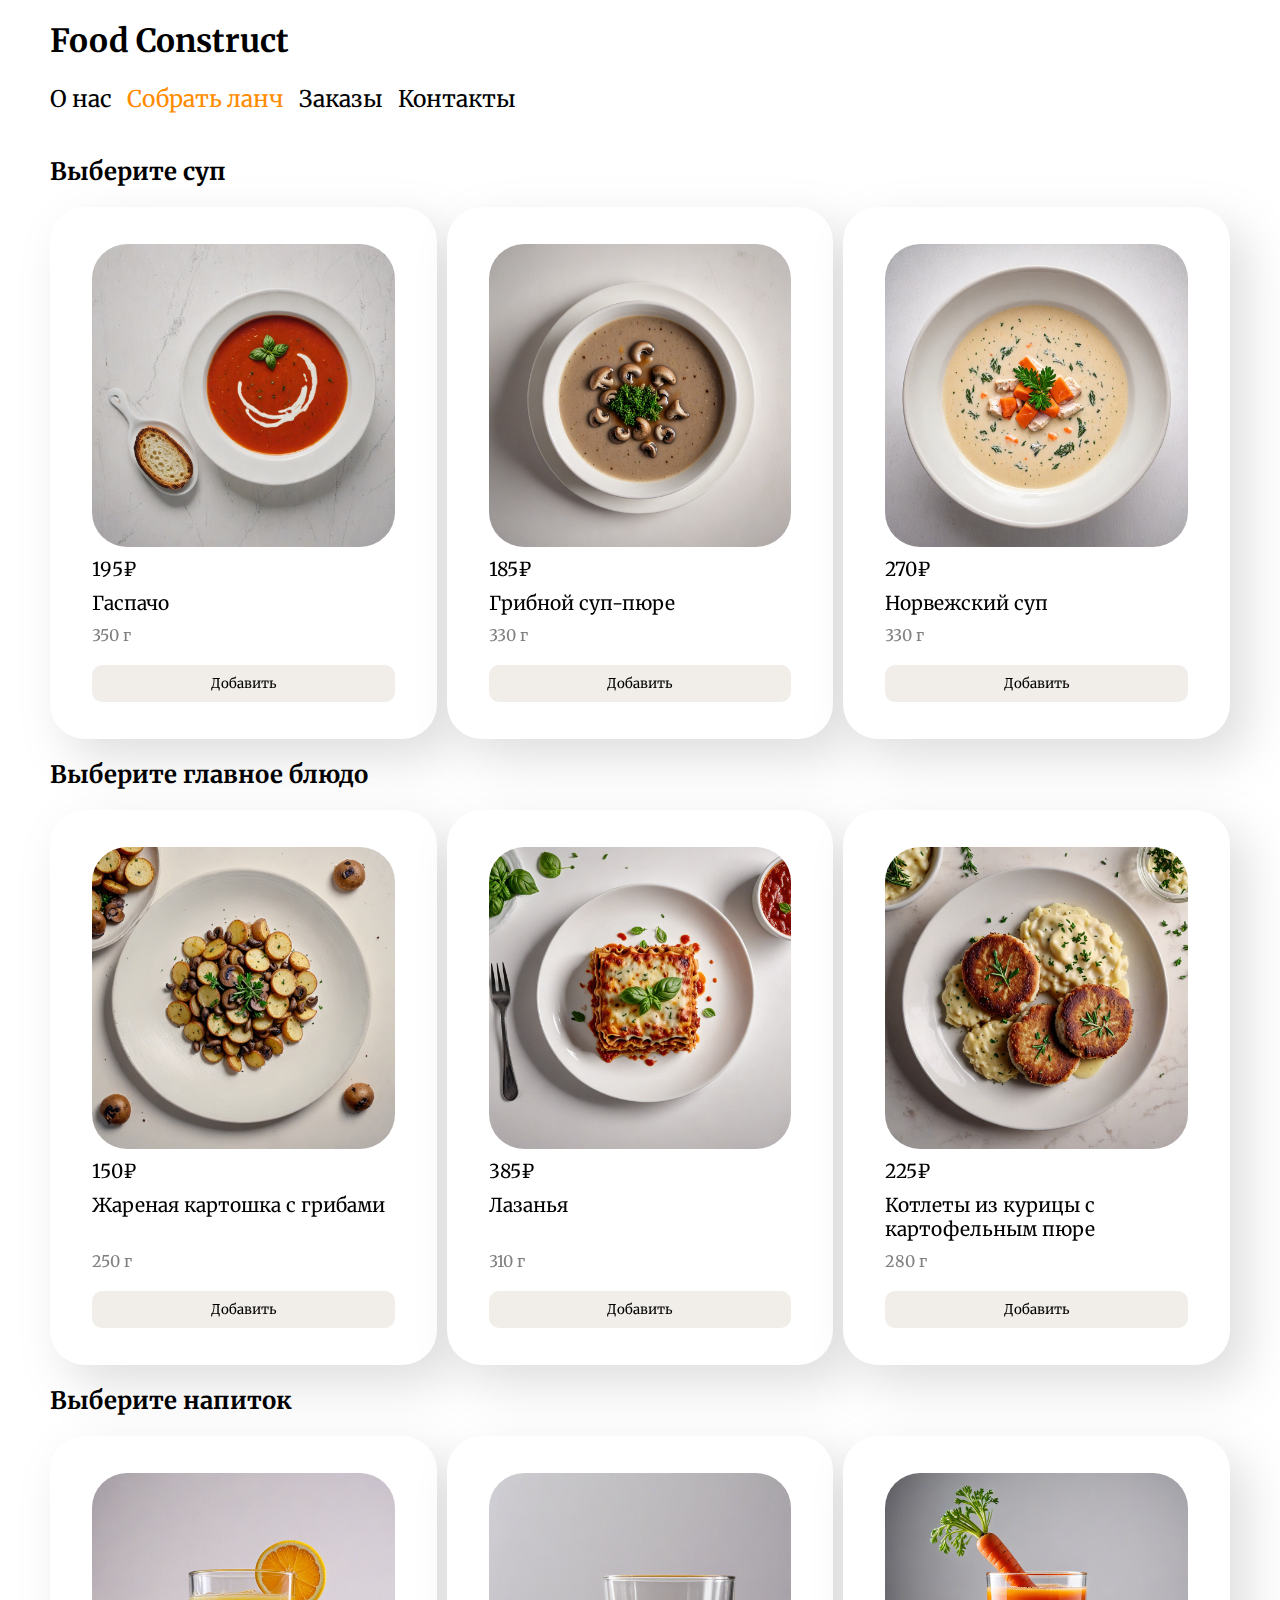
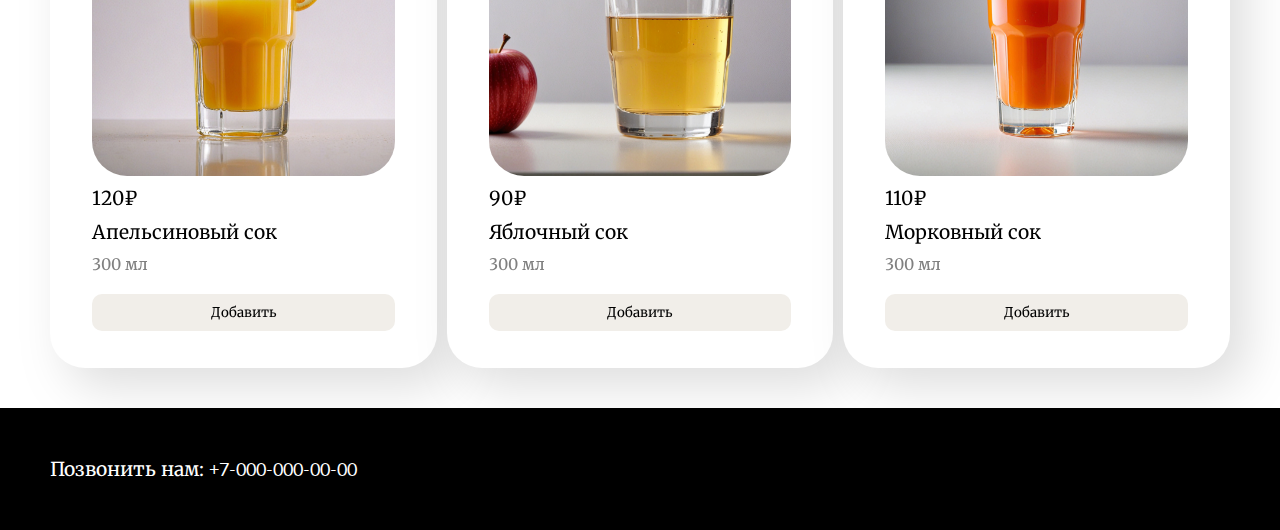
==== getlunch.html @ 99efd3cd "Add files via upload" ====
<!DOCTYPE html>
<html lang="en">
<head>
    <meta charset="UTF-8">
    <title>Задание 1</title>
    <link rel="stylesheet" href="getlunch.css">

    <link rel="preconnect" href="https://fonts.googleapis.com">
    <link rel="preconnect" href="https://fonts.gstatic.com" crossorigin>
    <link href="https://fonts.googleapis.com/css2?family=Merriweather:ital,wght@0,300;0,400;0,700;0,900;1,300;1,400;1,700;1,900&display=swap" rel="stylesheet">

    <link rel="preconnect" href="https://fonts.googleapis.com">
    <link rel="preconnect" href="https://fonts.gstatic.com" crossorigin>
    <link href="https://fonts.googleapis.com/css2?family=Lato:ital,wght@0,100;0,300;0,400;0,700;0,900;1,100;1,300;1,400;1,700;1,900&display=swap" rel="stylesheet">
</head>
<body>
    <header>
        <h1>Food Construct</h1>
        <nav>
            <ul class="nav_line">
                <li><a href="index.html">О нас</a></li>
                <li><a href="" class="active-link">Собрать ланч</a></li>
                <li><a href="">Заказы</a></li>
                <li><a href="#contacts">Контакты</a></li>
            </ul>
        </nav>
    </header>
    <main>
        <section>
            <h2>Выберите суп</h2>
            <div class="dishes">
                <div class="dish-card">
                    <img src="resources/soups/gazpacho.jpg" alt="Гаспачо">
                    <p class="price">195&#8381;</p>
                    <p class="name">Гаспачо</p>
                    <p class="prop">350 г</p>
                    <button>Добавить</button>
                </div>
                <div class="dish-card">
                    <img src="resources/soups/mushroom_soup.jpg" alt="Грибной суп">
                    <p class="price">185&#8381;</p>
                    <p class="name">Грибной суп-пюре</p>
                    <p class="prop">330 г</p>
                    <button>Добавить</button>
                </div>
                <div class="dish-card">
                    <img src="resources/soups/norwegian_soup.jpg" alt="Норвежский суп">
                    <p class="price">270&#8381;</p>
                    <p class="name">Норвежский суп</p>
                    <p class="prop">330 г</p>
                    <button>Добавить</button>
                </div>
            </div>
        </section>
        <section>
            <h2>Выберите главное блюдо</h2>
            <div class="dishes">
                <div class="dish-card">
                    <img src="resources/main_course/friedpotatoeswithmushrooms1.jpg" alt="Картошка с грибами">
                    <p class="price">150&#8381;</p>
                    <p class="name">Жареная картошка с грибами</p>
                    <p class="prop">250 г</p>
                    <button>Добавить</button>
                </div>
                <div class="dish-card">
                    <img src="resources/main_course/lasagna.jpg" alt="Лазанья">
                    <p class="price">385&#8381;</p>
                    <p class="name">Лазанья</p>
                    <p class="prop">310 г</p>
                    <button>Добавить</button>
                </div>
                <div class="dish-card">
                    <img src="resources/main_course/chickencutletsandmashedpotatoes.jpg" alt="Котлеты с картофельным пюре">
                    <p class="price">225&#8381;</p>
                    <p class="name">Котлеты из курицы с картофельным пюре</p>
                    <p class="prop">280 г</p>
                    <button>Добавить</button>
                </div>
            </div>
        </section>
        <section>
            <h2>Выберите напиток</h2>
            <div class="dishes">
                <div class="dish-card">
                    <img src="resources/beverages/orangejuice.jpg" alt="Апельсиновый сок">
                    <p class="price">120&#8381;</p>
                    <p class="name">Апельсиновый сок</p>
                    <p class="prop">300 мл</p>
                    <button>Добавить</button>
                </div>
                <div class="dish-card">
                    <img src="resources/beverages/applejuice.jpg" alt="Яблочный сок">
                    <p class="price">90&#8381;</p>
                    <p class="name">Яблочный сок</p>
                    <p class="prop">300 мл</p>
                    <button>Добавить</button>
                </div>
                <div class="dish-card">
                    <img src="resources/beverages/carrotjuice.jpg" alt="Морковный сок">
                    <p class="price">110&#8381;</p>
                    <p class="name">Морковный сок</p>
                    <p class="prop">300 мл</p>
                    <button>Добавить</button>
                </div>
            </div>
        </section>
    </main>
    <footer id="contacts">
            <p>Позвонить нам: <a href="https://www.youtube.com/watch?v=dQw4w9WgXcQ" id="phone">+7-000-000-00-00</a></p>
    </footer>
</body>
</html>
---- getlunch.css ----
* {
    box-sizing: border-box;
    font-family: "Merriweather", serif;
}

body {
    margin: 0;
    display: flex;
    flex-direction: column;
    min-height: 100vh;
}

header, main{
    margin: 0 50px;
}

main {
    margin-bottom: 40px;
}

.nav_line {
    list-style: none;
    padding: 0;
    display: flex;
    gap: 15px;
    justify-content: flex-start;
    flex-wrap: wrap;
}

.active-link {
    color: darkorange !important;
}

a, a:visited {
    text-decoration: none;
    outline: none;
    color: inherit;
}

a:hover {
    color: darkorange;
    transition:0.2s;
}

.dishes {
    display: grid;
    grid-template-columns: repeat(3, 1fr);
    gap: 10px;
    justify-items: stretch;
}

.dish-card {
    display: flex;
    flex-direction: column;
    border: 2px solid transparent;
    padding: 30px 40px;
    border-radius: 35px;
    cursor: pointer;
    filter: drop-shadow(17px 19px 24px rgba(0, 0, 0, 0.13));
    background-color: white;
}

.dish-card:hover {
    border: 2px, solid, darkorange;
    box-sizing: content-box;
    transition: 0.2s;
}

.dish-card:hover button {
    background-color: lightgray;
}

.dish-card img {
    width: 100%;
    border-radius: 35px;
}

.dish-card * {
    margin: 5px 0;
}

.dish-card button {
    margin-top: 15px;
    background-color: #f1eee9;
    padding: 10px 30px;
    border: black;
    border-radius: 10px;
    cursor: pointer;
}

.name {
    flex-grow: 1;
}

.prop {
    font-size: medium;
    color: gray;
}

p, ul, nav {
    font-size: larger;
    font-weight: 400;
}

footer {
    background-color: black;
    color: white;
    margin: 0;
    padding: 30px 50px;
    margin-top: auto;
}

#phone {
    font-family: "Lato", sans-serif;
    font-size: large;
}

@media all and (max-width: 800px) {
    .dishes {
        grid-template-columns: repeat(2, 1fr);
    }

    .nav_line {
        justify-content: space-between;
    }
}

@media all and (max-width: 600px) {
    h1 {
        text-align: center;
    }

    .nav_line {
        flex-direction: column;
        align-content: center;
        font-size: calc(100% + 4px);
    }

    section > h2 {
        text-align: center;
    }

    .dishes {
        grid-template-columns: 1fr;
    }
}
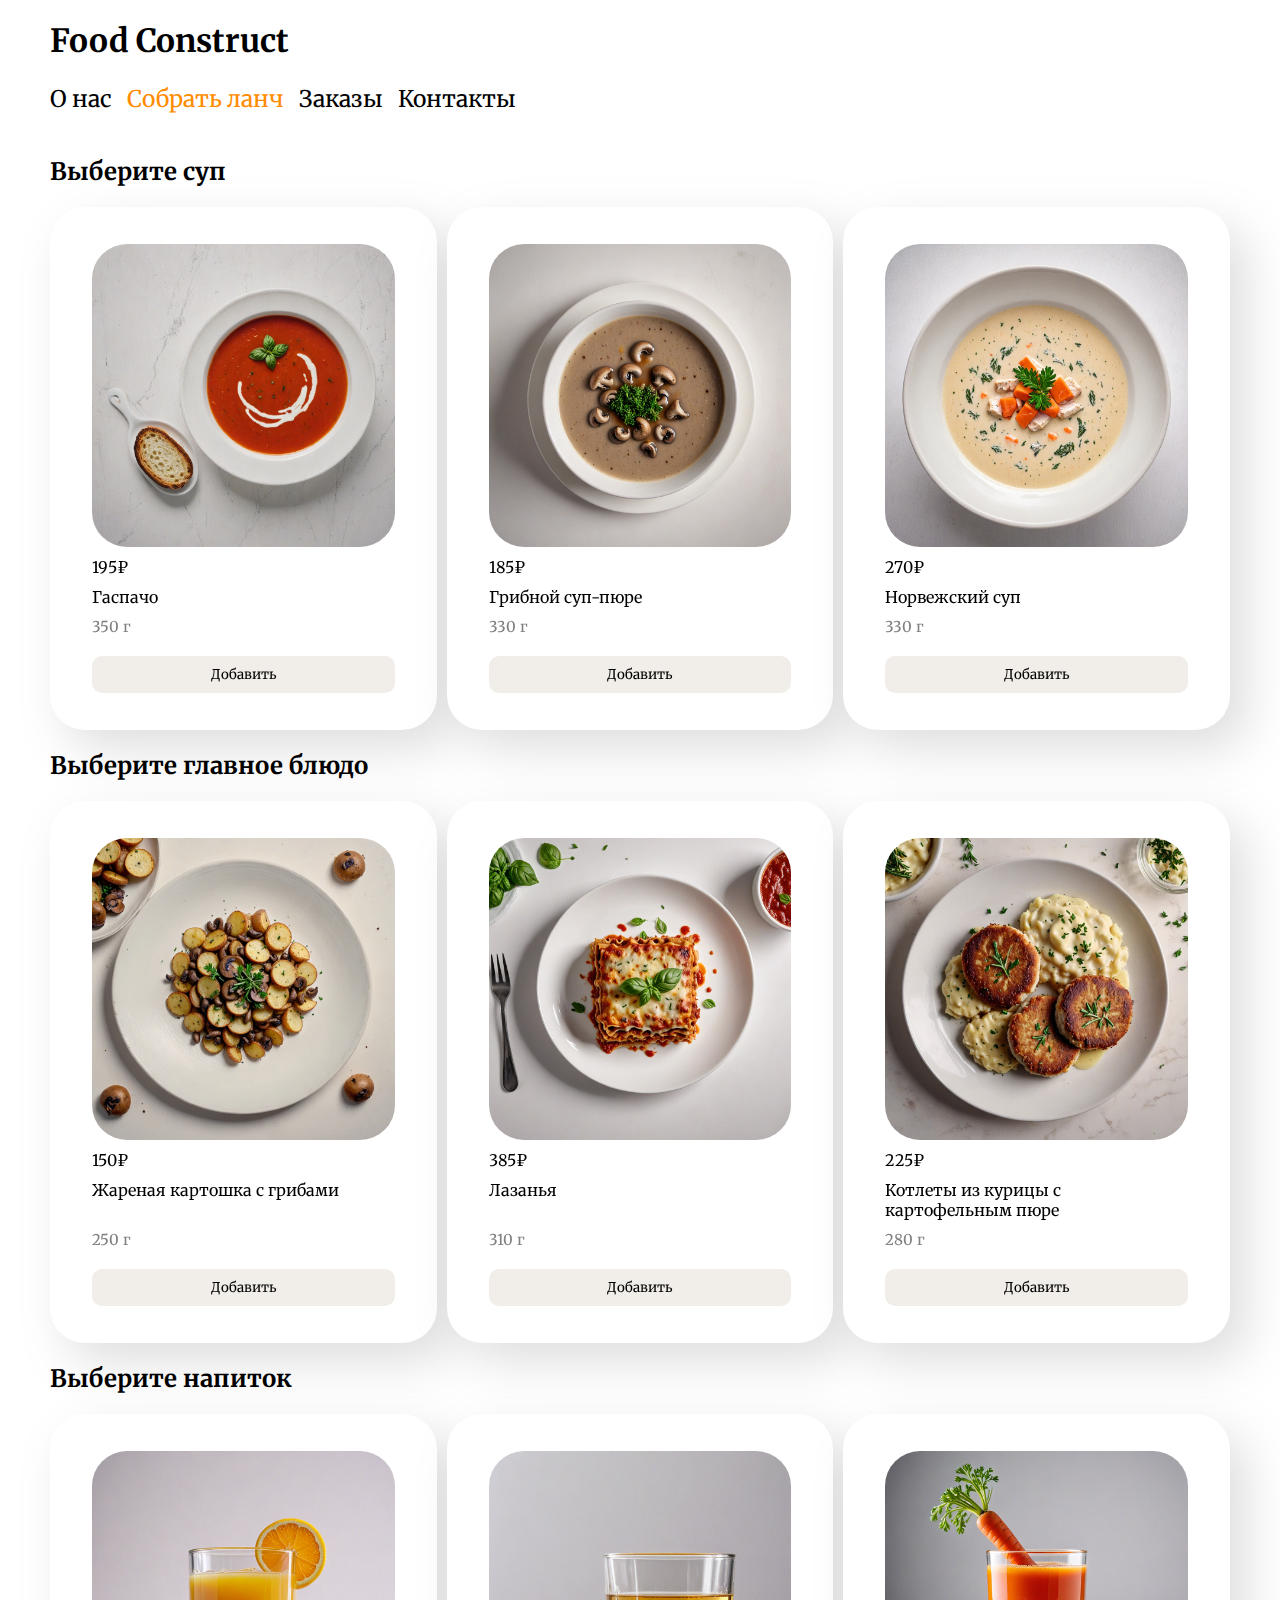
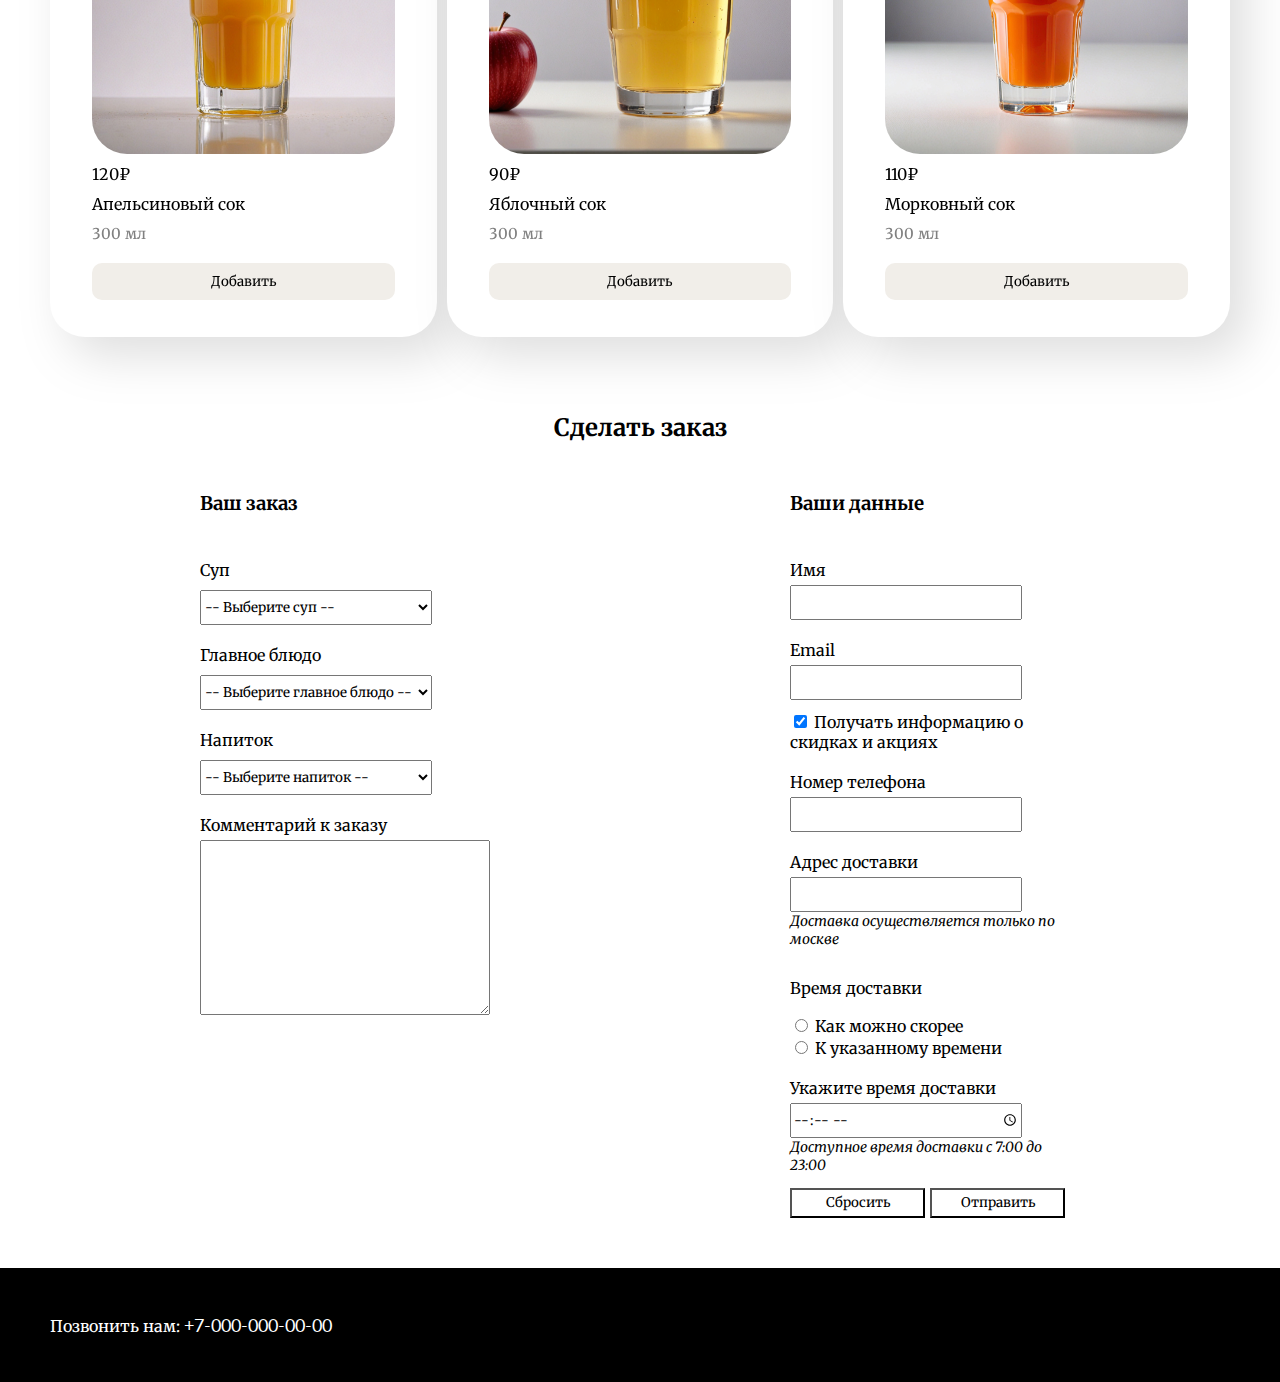
==== commit 8776b157: "Add files via upload" ====
--- a/getlunch.html
+++ b/getlunch.html
@@ -2,6 +2,8 @@
 <html lang="en">
 <head>
     <meta charset="UTF-8">
+    <meta name="viewport" content="width=device-width, initial-scale=1">
+
     <title>Задание 1</title>
     <link rel="stylesheet" href="getlunch.css">
 
@@ -104,6 +106,78 @@
                 </div>
             </div>
         </section>
+        <form action="https://httpbin.org/post" method="post">
+            <h2>Сделать заказ</h2>
+            <div class="form-container">
+                <section class="form-section">
+                    <h3>Ваш заказ</h3>
+                    <label for="soup-selector">Суп</label>
+                    <select id="soup-selector" name="soup" required>
+                        <option value="" disabled selected hidden>-- Выберите суп --</option>
+                        <option value="gaspacho">Гаспачо</option>
+                        <option value="mushroom_soup">Грибной суп-пюре</option>
+                        <option value="norwegian_soup">Норвежский суп</option>
+                    </select>
+                    <label for="main-selector">Главное блюдо</label>
+                    <select id="main-selector" name="main-course" required>
+                        <option value="" disabled selected hidden>-- Выберите главное блюдо --</option>
+                        <option value="fried_potatoes">Жареная картошка с грибами</option>
+                        <option value="lasagna">Лазанья</option>
+                        <option value="chicken_cutlets">Котлеты из курицы с картофельным пюре</option>
+                    </select>
+                    <label for="beverege-selector">Напиток</label>
+                    <select id="beverege-selector" name="baverege" required>
+                        <option value="" disabled selected hidden>-- Выберите напиток --</option>
+                        <option value="orange_juice">Апельсиновый сок</option>
+                        <option value="apple_juice">Яблочный сок</option>
+                        <option value="carrot_juice">Морковный сок</option>
+                    </select>
+                    <label for="comment">Комментарий к заказу</label>
+                    <textarea id="comment" name="comment"></textarea>  
+                </section>
+                <section class="form-section">
+                    <h3>Ваши данные</h3>
+                    
+                    <label for="name-input">Имя</label>
+                    <input type="text" id="name-input" name="client-name" required>
+
+                    <label for="email-input">Email</label>
+                    <input type="email" id="email-input" name="email" required>
+
+                    <div>
+                        <input type="checkbox" id="news-checkbox" name="get-news" checked>
+                        <label for="news-checkbox">Получать информацию о скидках и акциях</label>
+                    </div>
+
+                    <label for="phone-input">Номер телефона</label>
+                    <input type="text" id="phone-input" name="phone" required>
+
+                    <label for="address-input">Адрес доставки</label>
+                    <input type="text" id="address-input" name="address" required>
+                    <p class="details">Доставка осуществляется только по москве</p>
+
+                    <p>Время доставки</p>
+
+                    <div>
+                        <input type="radio" name="delivery" id="delivery-fast" value="fast" required>
+                        <label for="delivery-fast">Как можно скорее</label>
+                    </div>
+
+                    <div>
+                        <input type="radio" name="delivery" id="delivery-time" value="time">
+                        <label for="delivery-time">К указанному времени</label>
+                    </div>
+                    
+                    <label for="time">Укажите время доставки</label>
+                    <input type="time" name="time" id="time" min="07:00" max="23:00" step="300">
+                    <p class="details">Доступное время доставки с 7:00 до 23:00</p>
+                    <div class="form-buttons">
+                        <button type="reset">Сбросить</button>
+                        <button type="submit">Отправить</button>
+                    </div> 
+                </section>
+            </div>
+        </form>
     </main>
     <footer id="contacts">
             <p>Позвонить нам: <a href="https://www.youtube.com/watch?v=dQw4w9WgXcQ" id="phone">+7-000-000-00-00</a></p>
--- a/getlunch.css
+++ b/getlunch.css
@@ -93,13 +93,89 @@
 }
 
 .prop {
-    font-size: medium;
+    font-size:15px;
     color: gray;
 }
 
-p, ul, nav {
+ul, nav {
     font-size: larger;
     font-weight: 400;
+}
+
+form {
+    margin-top: 75px;
+}
+
+form h2 {
+    text-align: center;
+}
+
+.form-container {
+    display: grid;
+    grid-template-columns: repeat(2, 1fr);
+    justify-items: stretch;
+    justify-content: space-around;
+}
+
+.form-section {
+    display: flex;
+    flex-direction: column;
+    padding: 10px 150px;
+}
+
+.form-section h3 {
+    margin-bottom: 25px;
+}
+
+.form-section label {
+    margin-top: 20px;
+    margin-bottom: 0;
+}
+
+.form-section input {
+    margin-top: 5px;
+    width: 80%;
+}
+
+.form-section select {
+    margin-top: 10px;
+    height: 35px;
+    width: 80%;
+}
+
+.form-section div input {
+    height: auto;
+    width: auto;
+}
+
+.form-section input{
+    height: 35px;
+}
+
+.form-section textarea {
+    margin-top: 5px;
+    height: 175px;
+}
+
+#news-checkbox {
+    margin-top: 15px;
+}
+
+.details {
+    font-style: italic;
+    font-size: 14px;
+    margin-top: 0;
+}
+
+.form-buttons {
+    display: flex;
+    gap: 5px;
+}
+
+.form-buttons button {
+    height: 30px;
+    width: 135px;
+    background-color: white;  
 }
 
 footer {
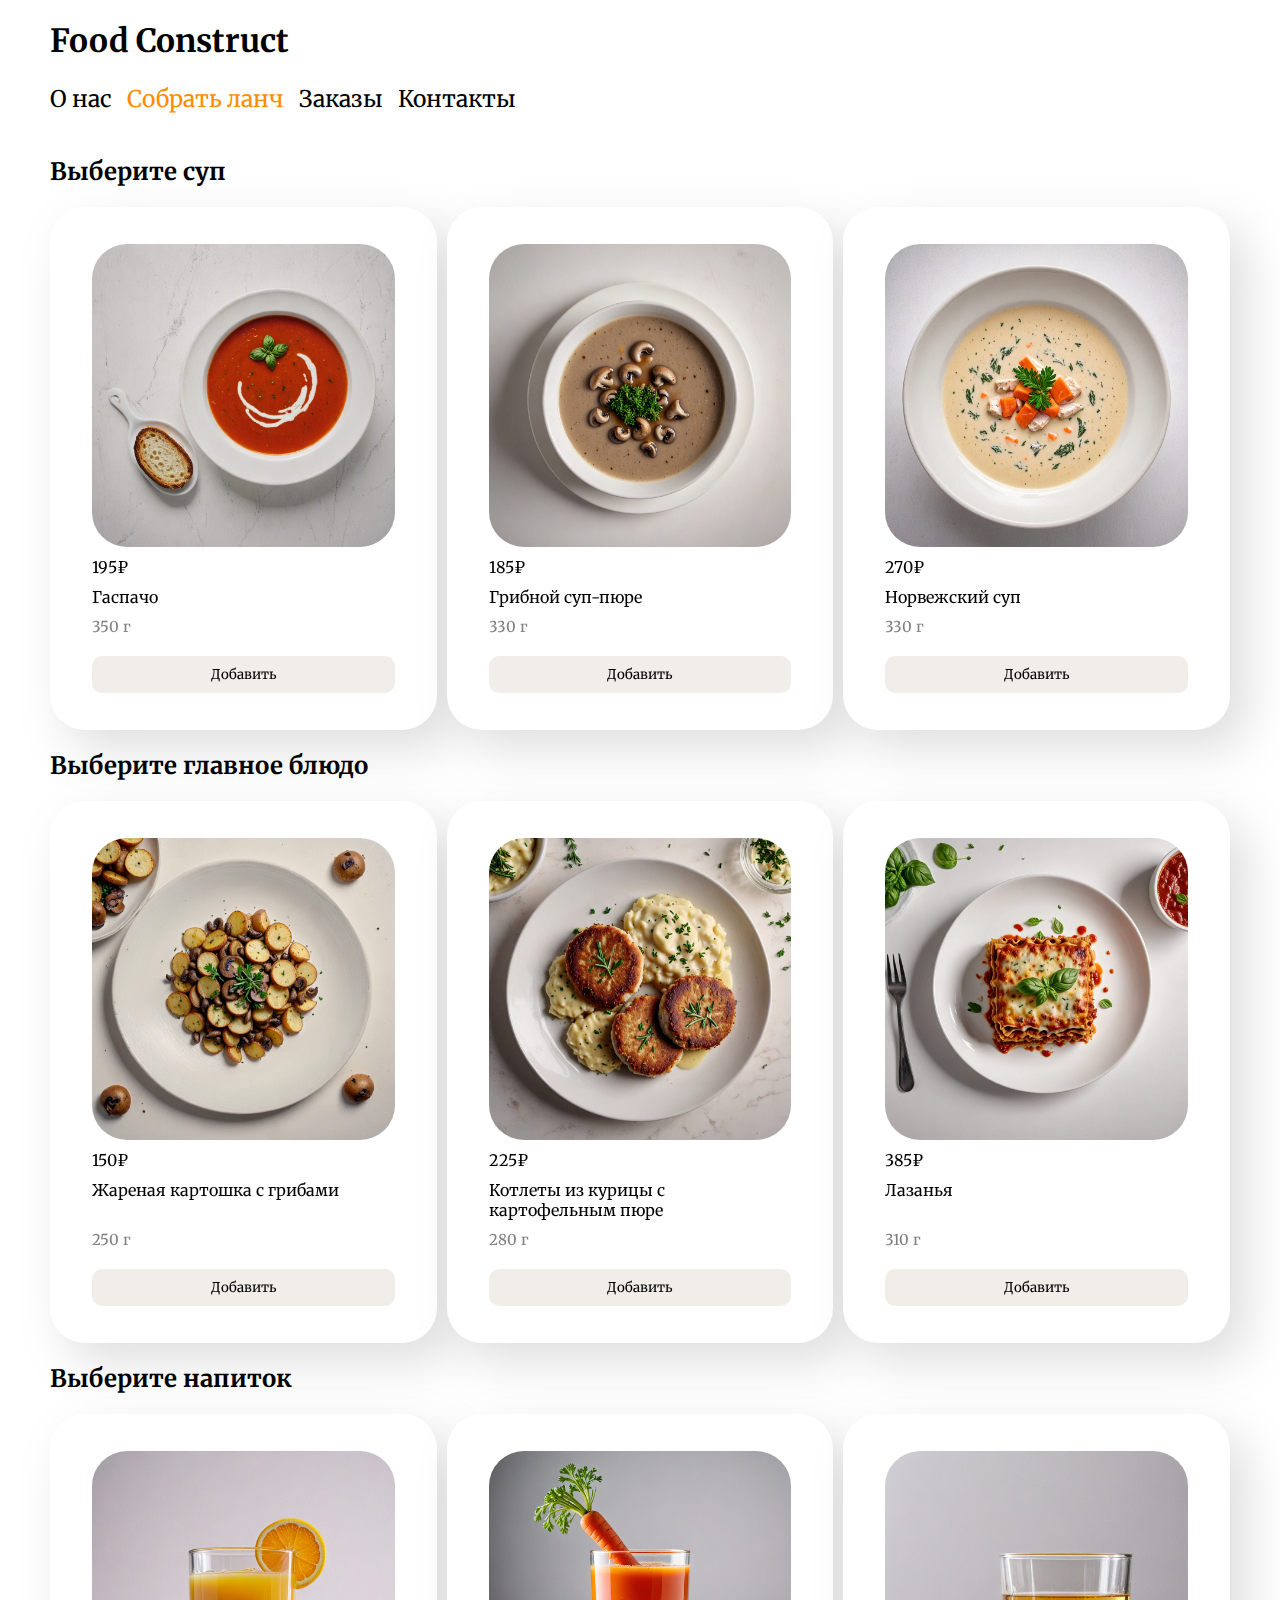
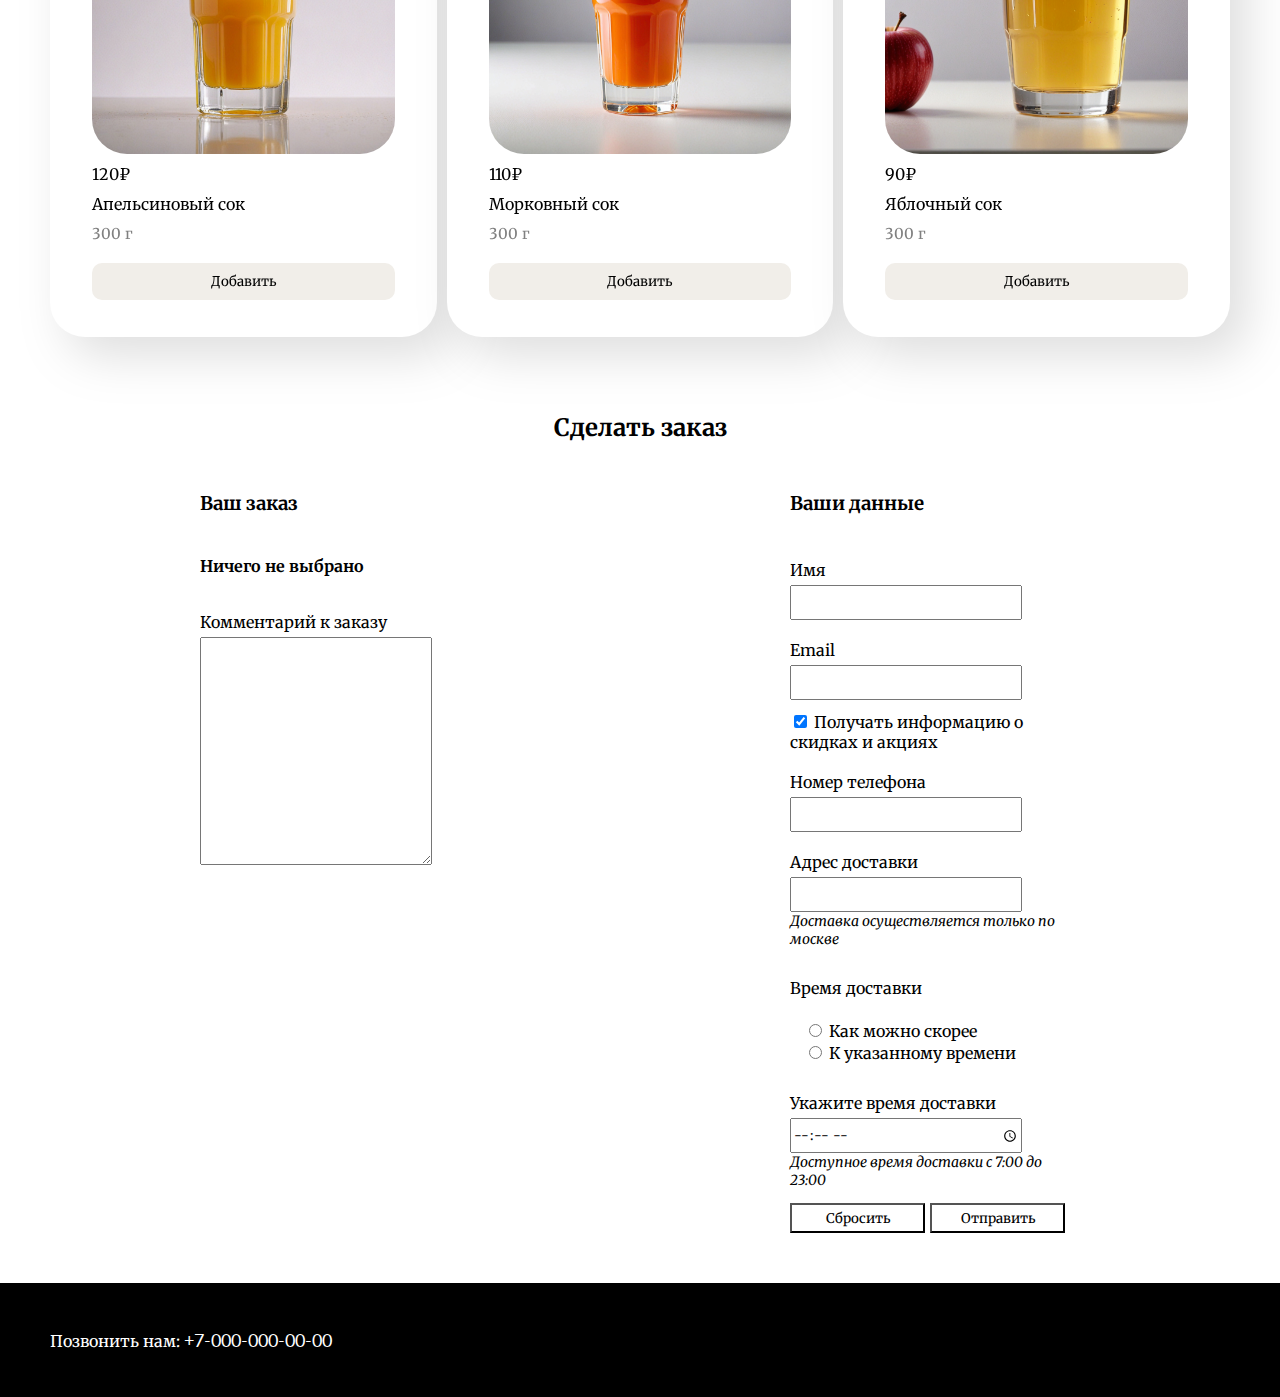
==== commit 151ba130: "Add files via upload" ====
--- a/getlunch.html
+++ b/getlunch.html
@@ -30,108 +30,41 @@
     <main>
         <section>
             <h2>Выберите суп</h2>
-            <div class="dishes">
-                <div class="dish-card">
-                    <img src="resources/soups/gazpacho.jpg" alt="Гаспачо">
-                    <p class="price">195&#8381;</p>
-                    <p class="name">Гаспачо</p>
-                    <p class="prop">350 г</p>
-                    <button>Добавить</button>
-                </div>
-                <div class="dish-card">
-                    <img src="resources/soups/mushroom_soup.jpg" alt="Грибной суп">
-                    <p class="price">185&#8381;</p>
-                    <p class="name">Грибной суп-пюре</p>
-                    <p class="prop">330 г</p>
-                    <button>Добавить</button>
-                </div>
-                <div class="dish-card">
-                    <img src="resources/soups/norwegian_soup.jpg" alt="Норвежский суп">
-                    <p class="price">270&#8381;</p>
-                    <p class="name">Норвежский суп</p>
-                    <p class="prop">330 г</p>
-                    <button>Добавить</button>
-                </div>
-            </div>
+            <div class="dishes"></div>
         </section>
         <section>
             <h2>Выберите главное блюдо</h2>
-            <div class="dishes">
-                <div class="dish-card">
-                    <img src="resources/main_course/friedpotatoeswithmushrooms1.jpg" alt="Картошка с грибами">
-                    <p class="price">150&#8381;</p>
-                    <p class="name">Жареная картошка с грибами</p>
-                    <p class="prop">250 г</p>
-                    <button>Добавить</button>
-                </div>
-                <div class="dish-card">
-                    <img src="resources/main_course/lasagna.jpg" alt="Лазанья">
-                    <p class="price">385&#8381;</p>
-                    <p class="name">Лазанья</p>
-                    <p class="prop">310 г</p>
-                    <button>Добавить</button>
-                </div>
-                <div class="dish-card">
-                    <img src="resources/main_course/chickencutletsandmashedpotatoes.jpg" alt="Котлеты с картофельным пюре">
-                    <p class="price">225&#8381;</p>
-                    <p class="name">Котлеты из курицы с картофельным пюре</p>
-                    <p class="prop">280 г</p>
-                    <button>Добавить</button>
-                </div>
-            </div>
+            <div class="dishes"></div>
         </section>
         <section>
             <h2>Выберите напиток</h2>
-            <div class="dishes">
-                <div class="dish-card">
-                    <img src="resources/beverages/orangejuice.jpg" alt="Апельсиновый сок">
-                    <p class="price">120&#8381;</p>
-                    <p class="name">Апельсиновый сок</p>
-                    <p class="prop">300 мл</p>
-                    <button>Добавить</button>
-                </div>
-                <div class="dish-card">
-                    <img src="resources/beverages/applejuice.jpg" alt="Яблочный сок">
-                    <p class="price">90&#8381;</p>
-                    <p class="name">Яблочный сок</p>
-                    <p class="prop">300 мл</p>
-                    <button>Добавить</button>
-                </div>
-                <div class="dish-card">
-                    <img src="resources/beverages/carrotjuice.jpg" alt="Морковный сок">
-                    <p class="price">110&#8381;</p>
-                    <p class="name">Морковный сок</p>
-                    <p class="prop">300 мл</p>
-                    <button>Добавить</button>
-                </div>
-            </div>
+            <div class="dishes"></div>
         </section>
         <form action="https://httpbin.org/post" method="post">
             <h2>Сделать заказ</h2>
             <div class="form-container">
                 <section class="form-section">
                     <h3>Ваш заказ</h3>
-                    <label for="soup-selector">Суп</label>
-                    <select id="soup-selector" name="soup" required>
-                        <option value="" disabled selected hidden>-- Выберите суп --</option>
-                        <option value="gaspacho">Гаспачо</option>
-                        <option value="mushroom_soup">Грибной суп-пюре</option>
-                        <option value="norwegian_soup">Норвежский суп</option>
-                    </select>
-                    <label for="main-selector">Главное блюдо</label>
-                    <select id="main-selector" name="main-course" required>
-                        <option value="" disabled selected hidden>-- Выберите главное блюдо --</option>
-                        <option value="fried_potatoes">Жареная картошка с грибами</option>
-                        <option value="lasagna">Лазанья</option>
-                        <option value="chicken_cutlets">Котлеты из курицы с картофельным пюре</option>
-                    </select>
-                    <label for="beverege-selector">Напиток</label>
-                    <select id="beverege-selector" name="baverege" required>
-                        <option value="" disabled selected hidden>-- Выберите напиток --</option>
-                        <option value="orange_juice">Апельсиновый сок</option>
-                        <option value="apple_juice">Яблочный сок</option>
-                        <option value="carrot_juice">Морковный сок</option>
-                    </select>
+
+                    <p id="selected-nothing"><b>Ничего не выбрано</b></p>
+
+                    <div class="order" hidden>
+                        <p><b>Суп</b></p>
+                        <p id="selected-soup">Блюдо не выбрано</p>
+                        <input type="text" id="soup-value" name="soup" value="" hidden>
+
+                        <p><b>Главное блюдо</b></p>
+                        <p id="selected-main">Блюдо не выбрано</p>
+                        <input type="text" id="main-value" name="main-course" value="" hidden>
+
+                        <p><b>Напиток</b></p>
+                        <p id="selected-baverege">Блюдо не выбрано</p>
+                        <input type="text" id="baverege-value" name="baverege" value="" hidden>
+
+                        <p><b>Стоимость заказа</b></p>
+                        <p id="order-price"><b>0&#8381;</b></p>
+                    </div>
+
                     <label for="comment">Комментарий к заказу</label>
                     <textarea id="comment" name="comment"></textarea>  
                 </section>
@@ -158,22 +91,24 @@
 
                     <p>Время доставки</p>
 
-                    <div>
-                        <input type="radio" name="delivery" id="delivery-fast" value="fast" required>
-                        <label for="delivery-fast">Как можно скорее</label>
-                    </div>
-
-                    <div>
-                        <input type="radio" name="delivery" id="delivery-time" value="time">
-                        <label for="delivery-time">К указанному времени</label>
-                    </div>
+                    <fieldset>
+                        <div>
+                            <input type="radio" name="delivery" id="delivery-fast" value="fast" required>
+                            <label for="delivery-fast">Как можно скорее</label>
+                        </div>
+    
+                        <div>
+                            <input type="radio" name="delivery" id="delivery-time" value="time">
+                            <label for="delivery-time">К указанному времени</label>
+                        </div>
+                    </fieldset>
                     
                     <label for="time">Укажите время доставки</label>
                     <input type="time" name="time" id="time" min="07:00" max="23:00" step="300">
                     <p class="details">Доступное время доставки с 7:00 до 23:00</p>
                     <div class="form-buttons">
-                        <button type="reset">Сбросить</button>
-                        <button type="submit">Отправить</button>
+                        <button type="reset" id="reset">Сбросить</button>
+                        <button type="submit" id="submit">Отправить</button>
                     </div> 
                 </section>
             </div>
@@ -182,5 +117,8 @@
     <footer id="contacts">
             <p>Позвонить нам: <a href="https://www.youtube.com/watch?v=dQw4w9WgXcQ" id="phone">+7-000-000-00-00</a></p>
     </footer>
+
+    <script src="dishes.js"></script>
+    <script src="getlunch.js"></script> 
 </body>
 </html>--- a/getlunch.css
+++ b/getlunch.css
@@ -110,6 +110,10 @@
     text-align: center;
 }
 
+#order-price {
+    font-size: 25px;
+}
+
 .form-container {
     display: grid;
     grid-template-columns: repeat(2, 1fr);
@@ -143,6 +147,10 @@
     width: 80%;
 }
 
+fieldset {
+    border: 0;
+}
+
 .form-section div input {
     height: auto;
     width: auto;
@@ -154,7 +162,8 @@
 
 .form-section textarea {
     margin-top: 5px;
-    height: 175px;
+    height: 30%;
+    width: 80%;
 }
 
 #news-checkbox {
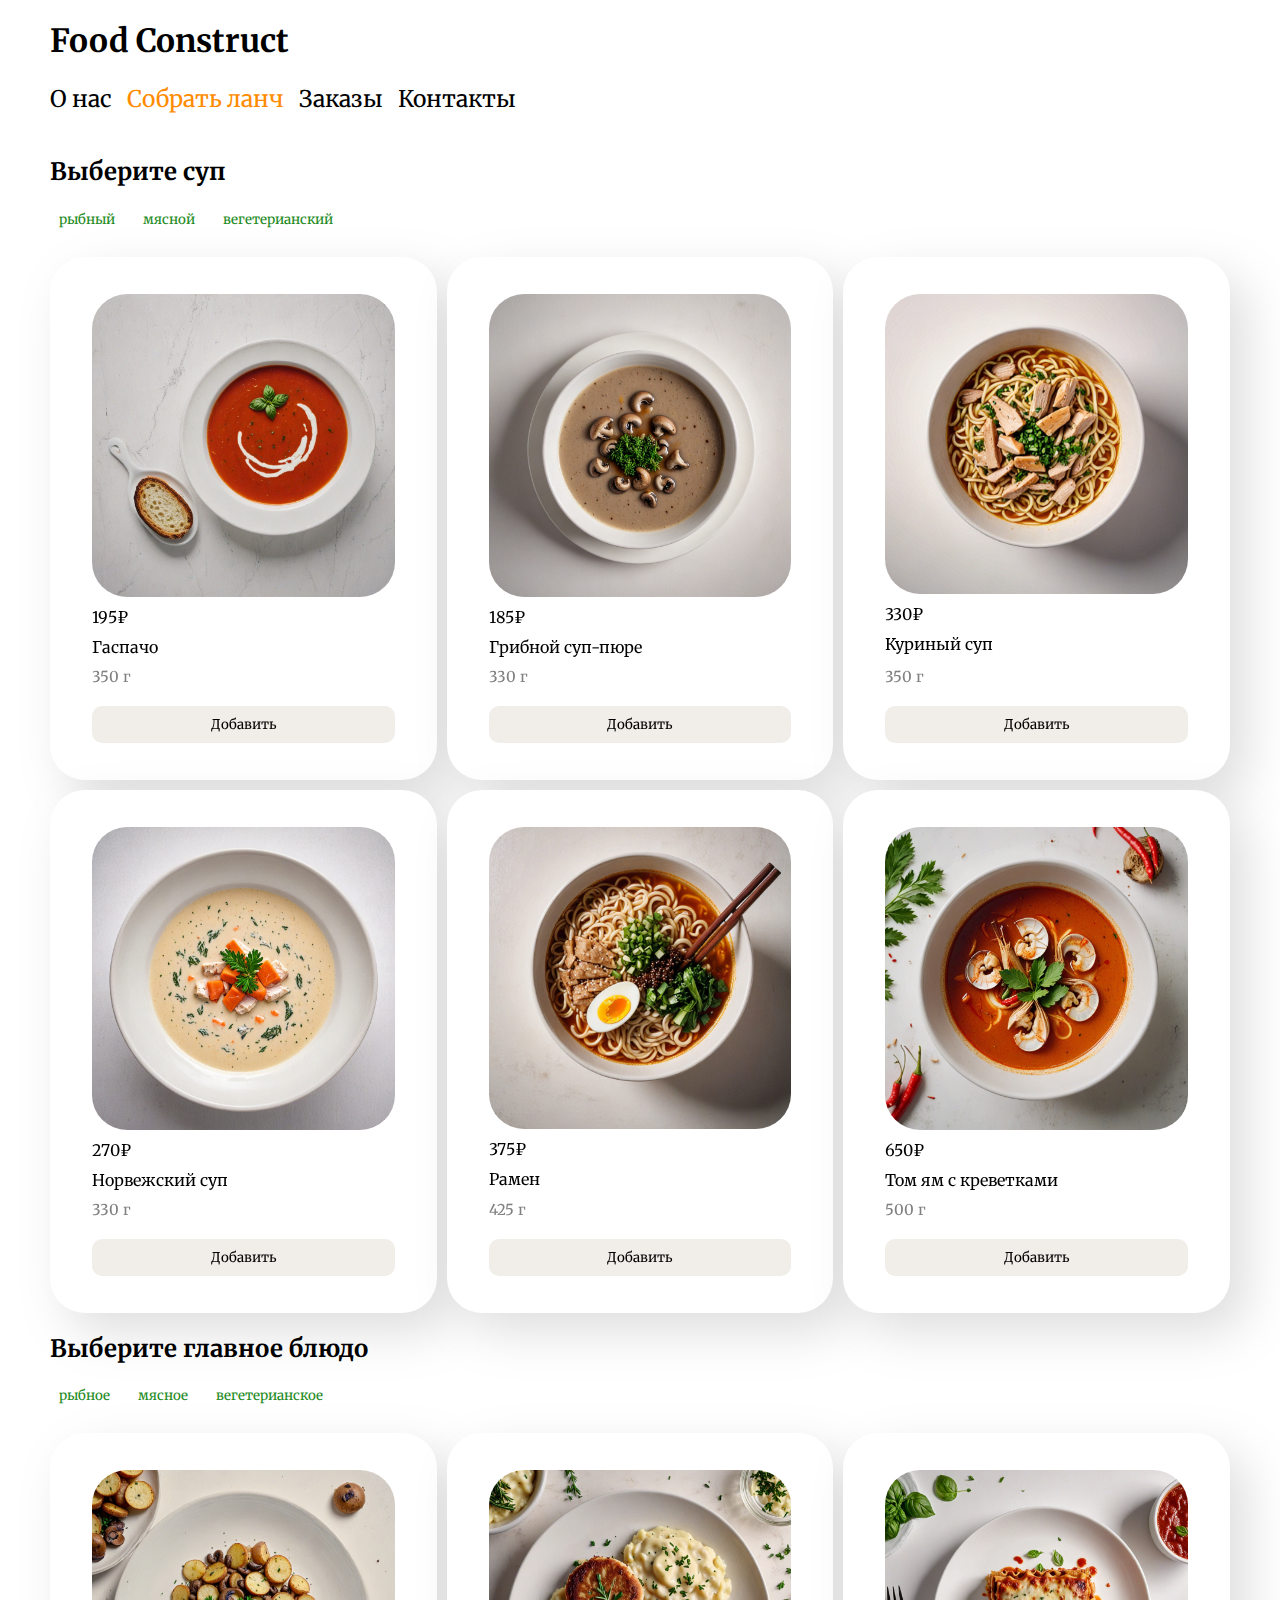
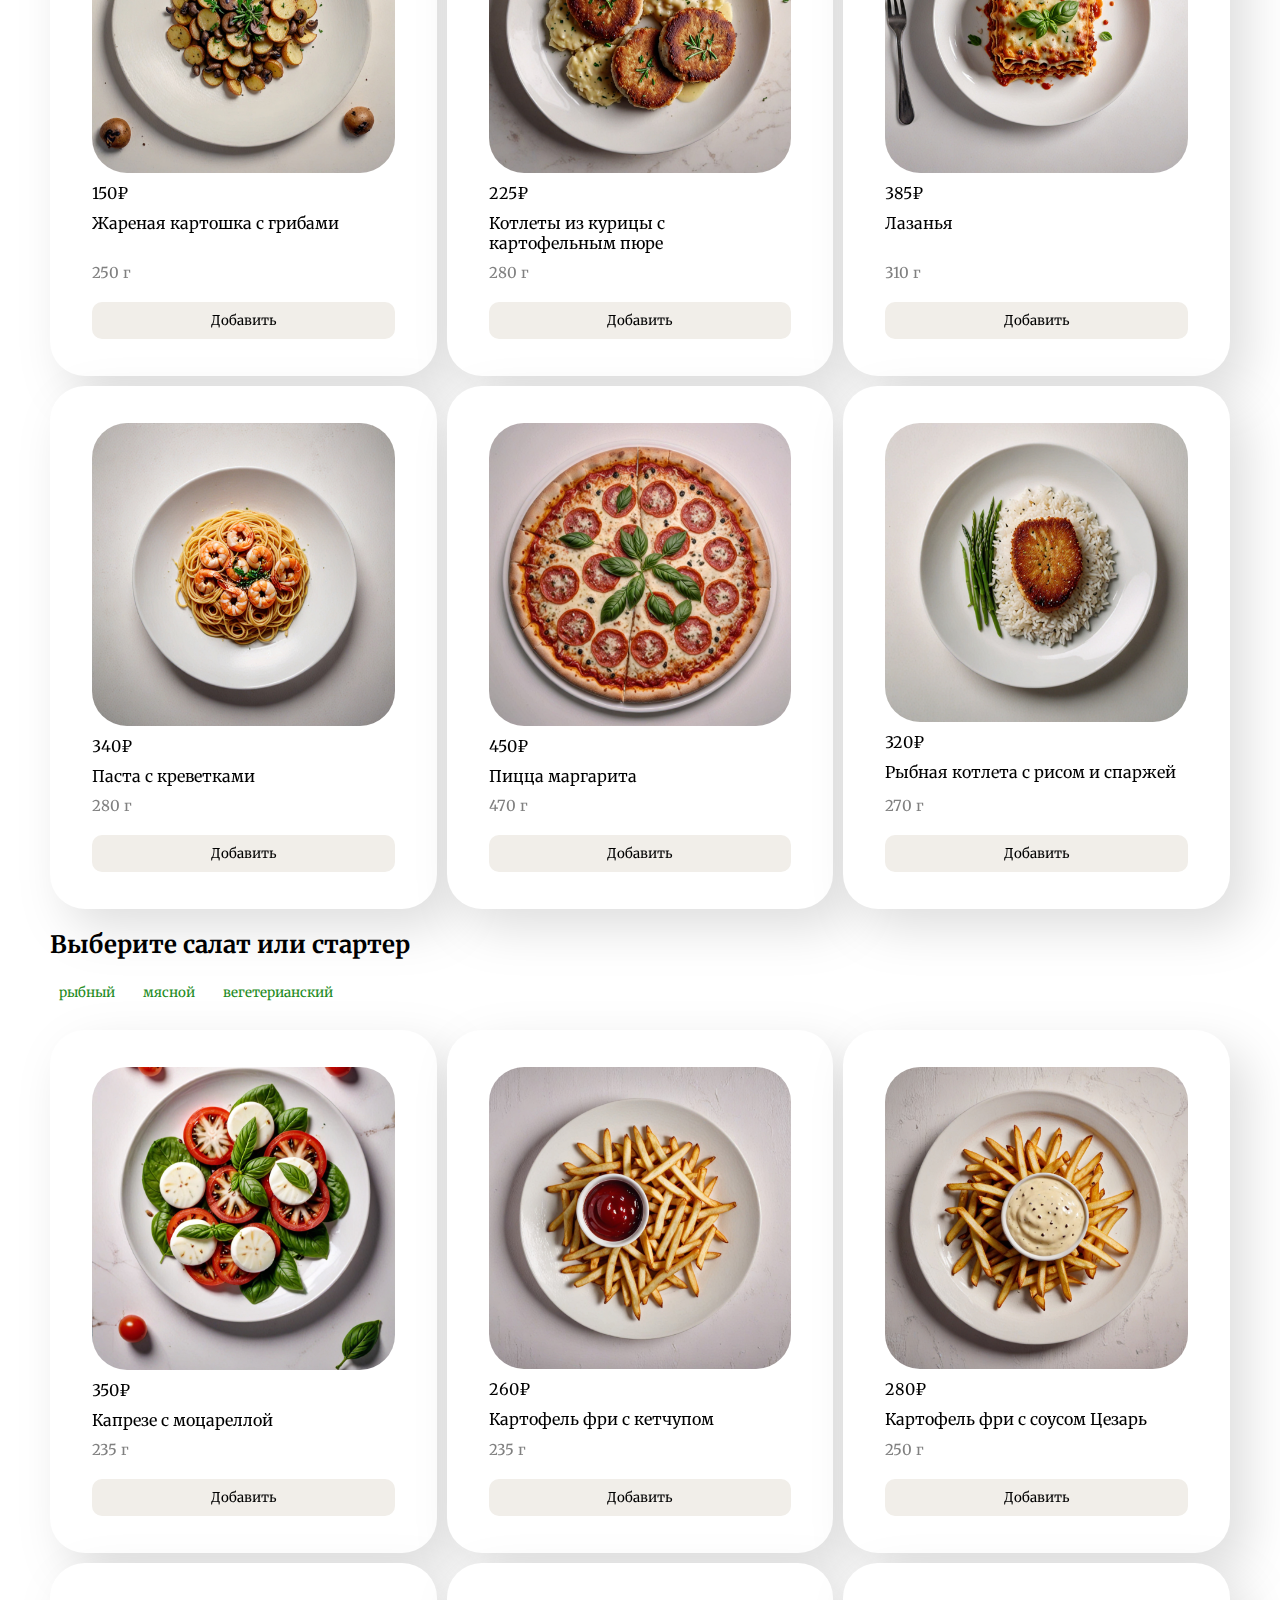
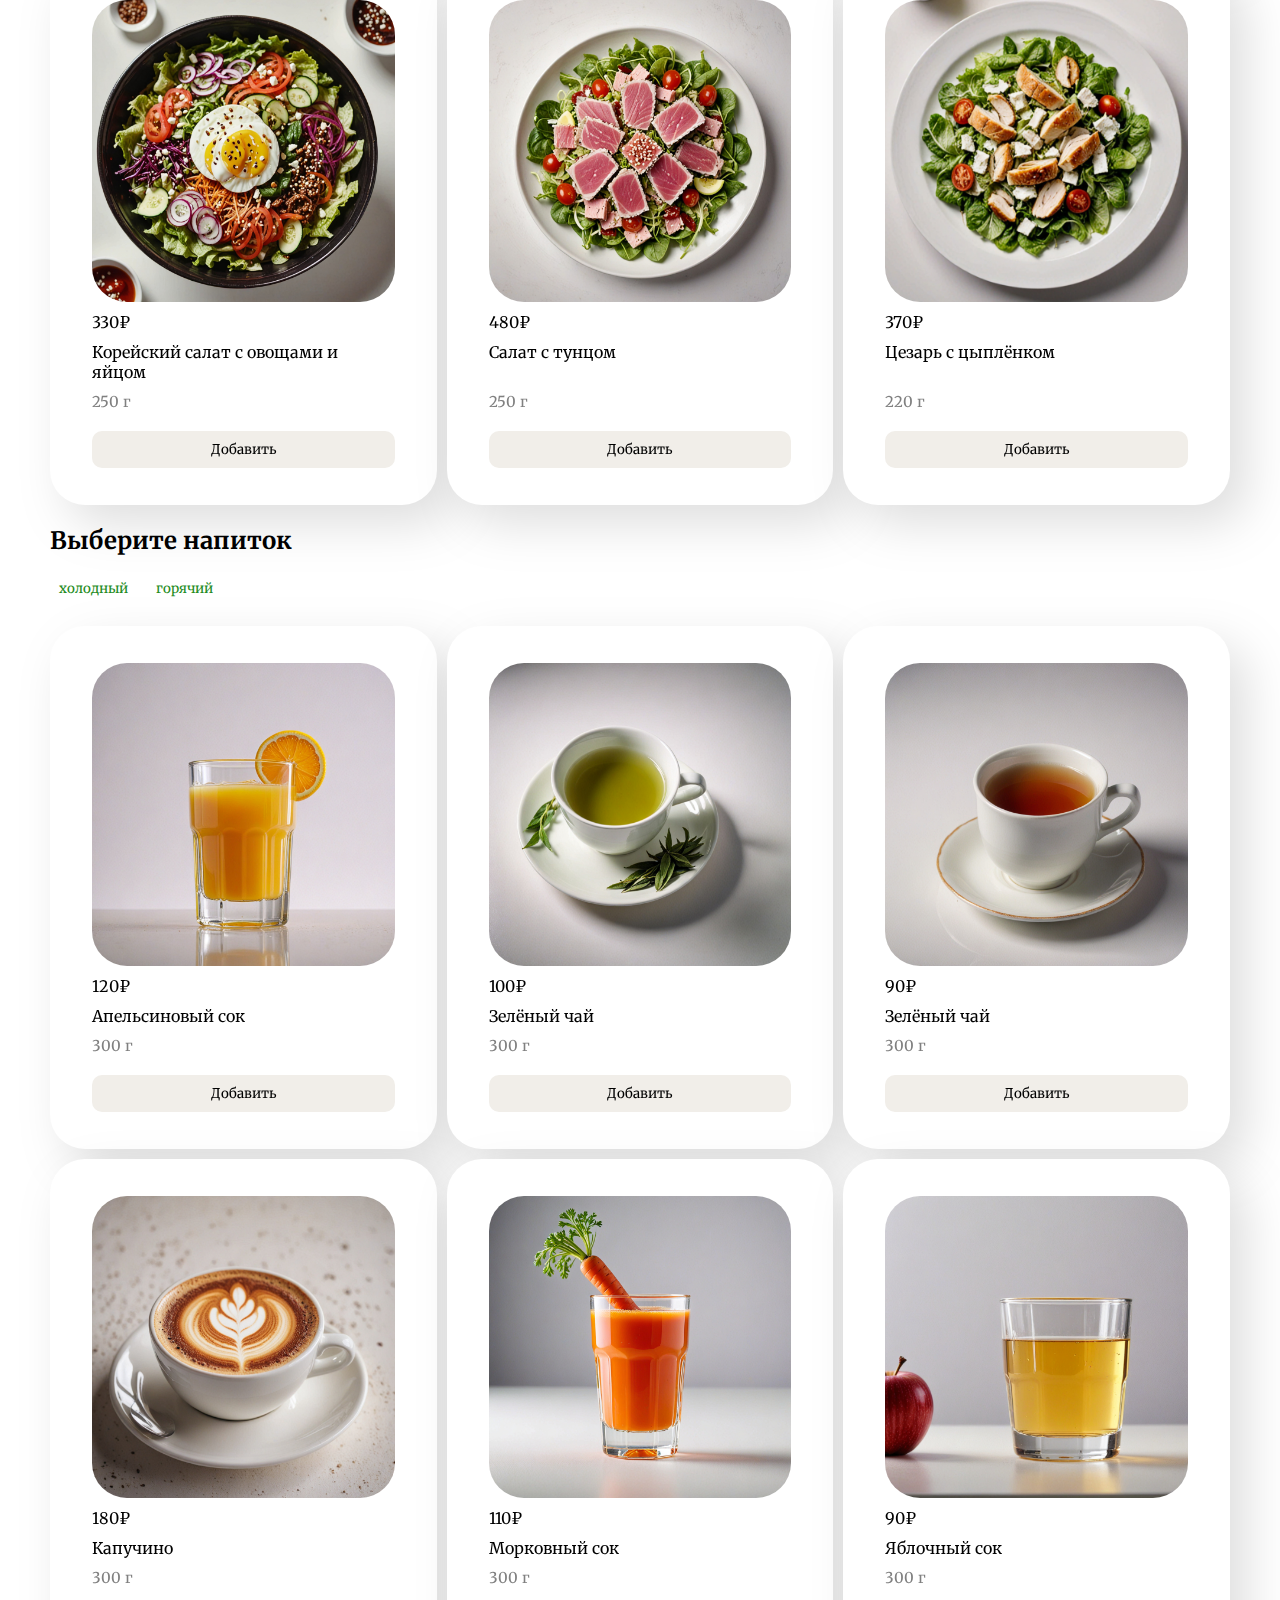
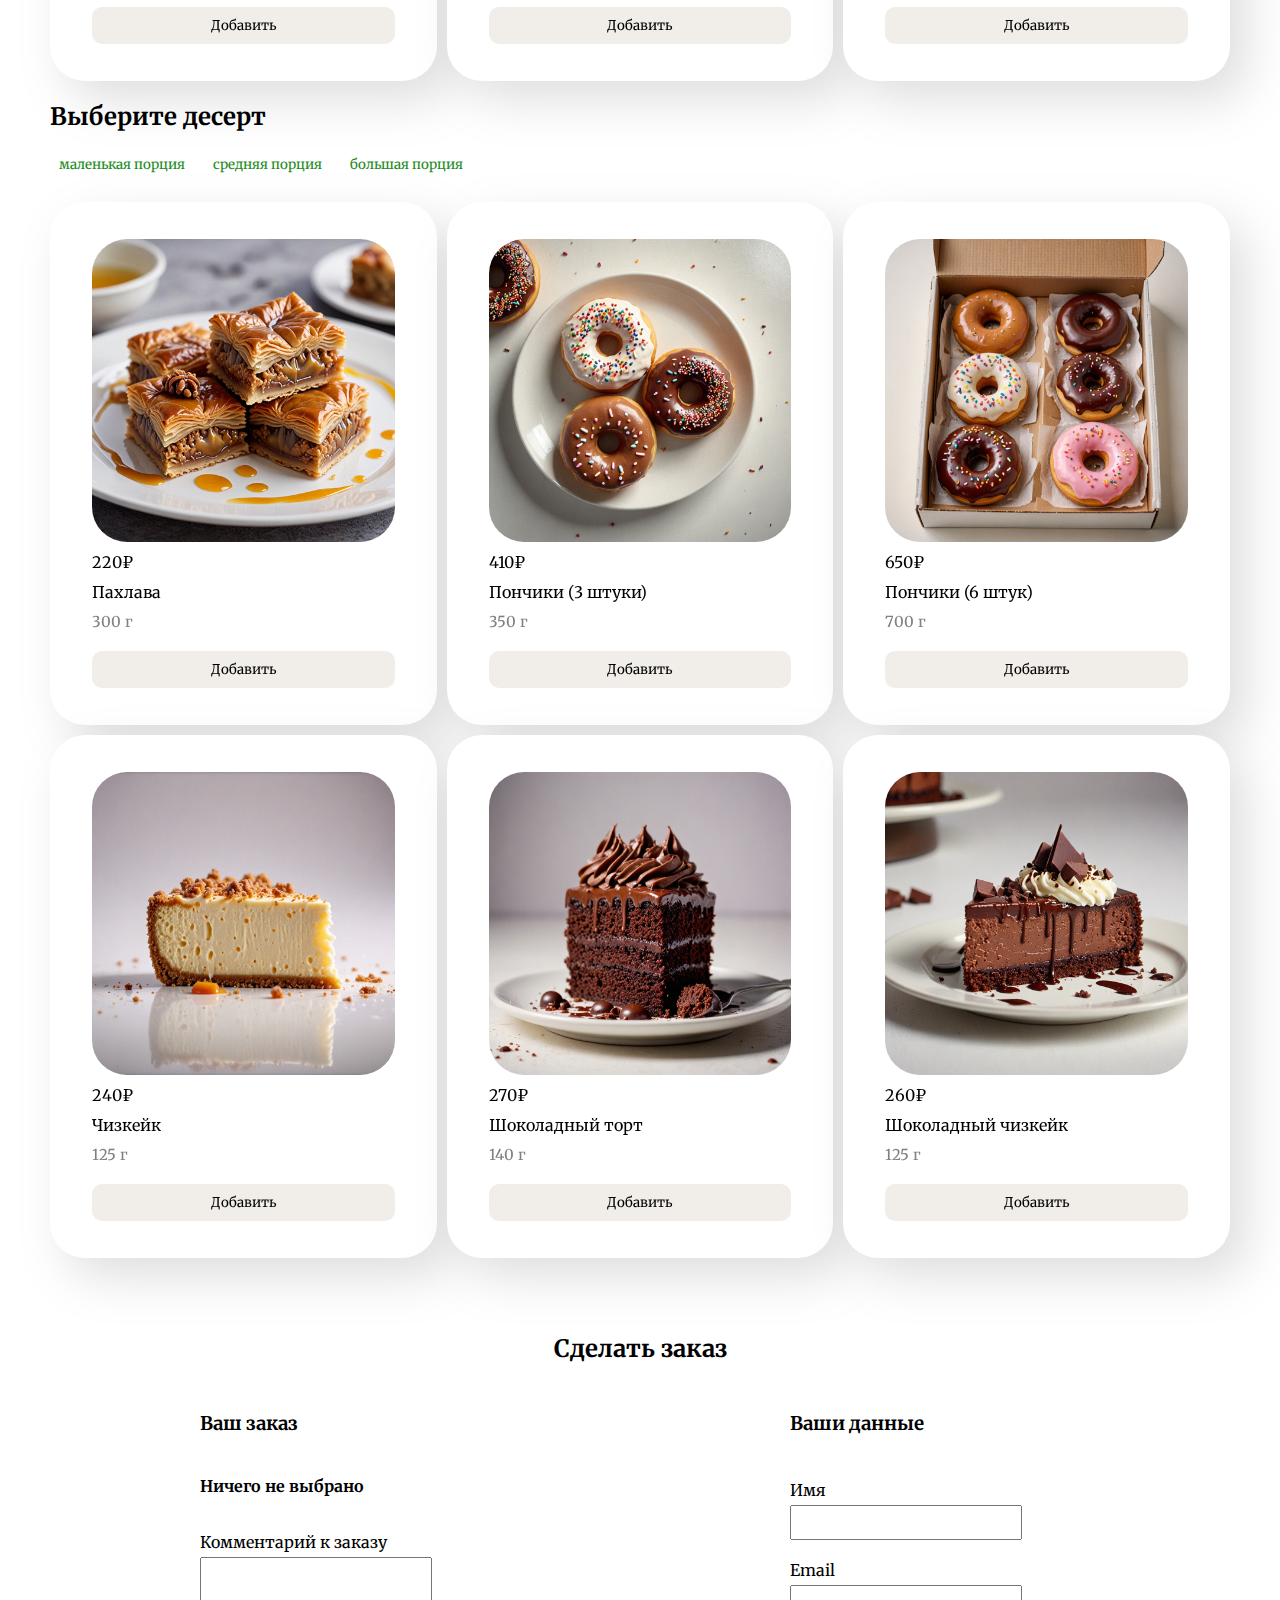
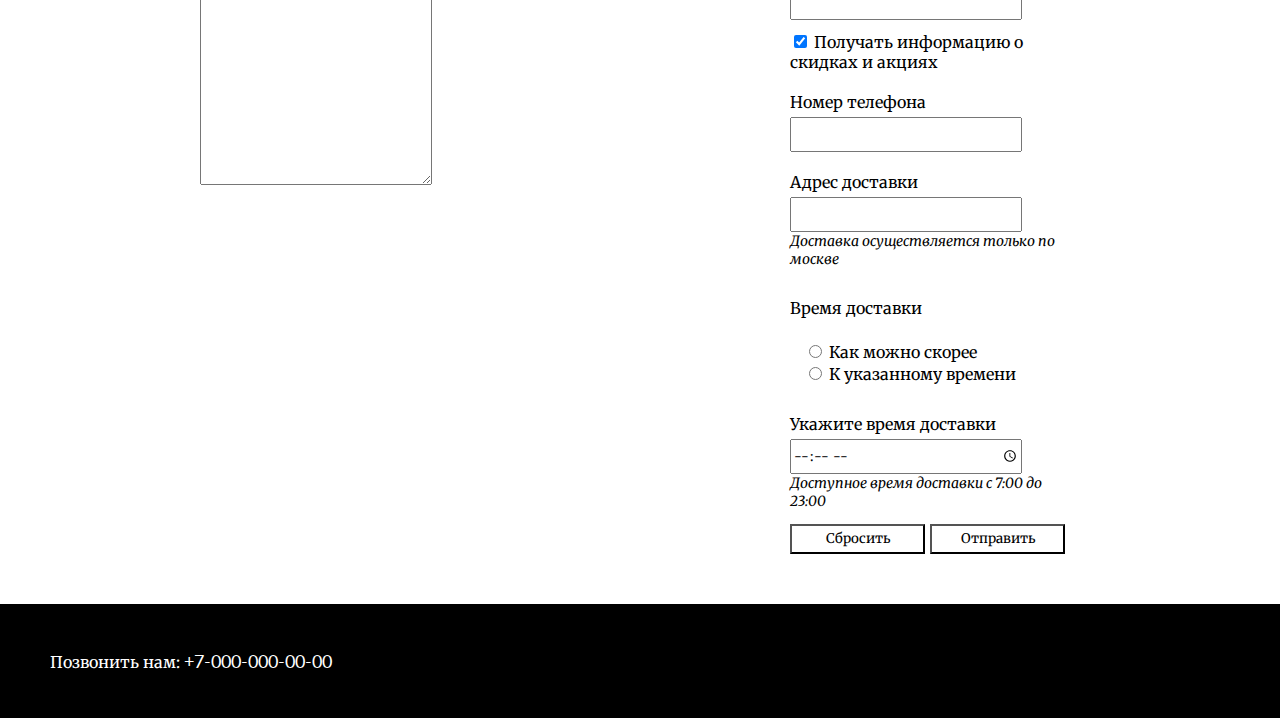
==== commit 9fecb4a6: "Add files via upload" ====
--- a/getlunch.html
+++ b/getlunch.html
@@ -28,16 +28,48 @@
         </nav>
     </header>
     <main>
-        <section>
+        <section id="soup">
             <h2>Выберите суп</h2>
+            <div class="filters">
+                <button data-kind="fish">рыбный</button>
+                <button data-kind="meat">мясной</button>
+                <button data-kind="veg">вегетерианский</button>
+            </div>
             <div class="dishes"></div>
         </section>
-        <section>
+        <section id="main">
             <h2>Выберите главное блюдо</h2>
+            <div class="filters">
+                <button data-kind="fish">рыбное</button>
+                <button data-kind="meat">мясное</button>
+                <button data-kind="veg">вегетерианское</button>
+            </div>
             <div class="dishes"></div>
         </section>
-        <section>
+        <section id="salad_starter">
+            <h2>Выберите салат или стартер</h2>
+            <div class="filters">
+                <button data-kind="fish">рыбный</button>
+                <button data-kind="meat">мясной</button>
+                <button data-kind="veg">вегетерианский</button>
+            </div>
+            <div class="dishes"></div>
+        </section>
+        <section id="beverage">
             <h2>Выберите напиток</h2>
+            <div class="filters">
+                <button data-kind="cold">холодный</button>
+                <button data-kind="hot">горячий</button>
+            </div>
+            <div class="dishes"></div>
+        </section>
+        <section id="desert">
+            <h2>Выберите десерт</h2>
+            <div class="filters">
+                <button data-kind="small">маленькая порция</button>
+                <button data-kind="medium">средняя порция</button>
+                <button data-kind="large">большая порция</button>
+            </div>
             <div class="dishes"></div>
         </section>
         <form action="https://httpbin.org/post" method="post">
@@ -57,9 +89,17 @@
                         <p id="selected-main">Блюдо не выбрано</p>
                         <input type="text" id="main-value" name="main-course" value="" hidden>
 
+                        <p><b>Салат или стартер</b></p>
+                        <p id="selected-salad_starter">Блюдо не выбрано</p>
+                        <input type="text" id="salad_starter-value" name="salad_starter" value="" hidden>
+
                         <p><b>Напиток</b></p>
-                        <p id="selected-baverege">Блюдо не выбрано</p>
-                        <input type="text" id="baverege-value" name="baverege" value="" hidden>
+                        <p id="selected-beverage">Блюдо не выбрано</p>
+                        <input type="text" id="beverage-value" name="beverage" value="" hidden>
+
+                        <p><b>Главное блюдо</b></p>
+                        <p id="selected-dessert">Блюдо не выбрано</p>
+                        <input type="text" id="dessert-value" name="dessert" value="" hidden>
 
                         <p><b>Стоимость заказа</b></p>
                         <p id="order-price"><b>0&#8381;</b></p>
--- a/getlunch.css
+++ b/getlunch.css
@@ -40,6 +40,23 @@
 a:hover {
     color: darkorange;
     transition:0.2s;
+}
+
+.filters {
+    display: flex;
+    gap: 10px;
+    margin-bottom: 25px;
+}
+
+.filters button {
+    border: solid transparent;
+    border-radius: 10px;
+    background-color: white;
+    color: forestgreen;
+}
+
+.filters button:hover, .active {
+    background-color: lightgreen !important;
 }
 
 .dishes {
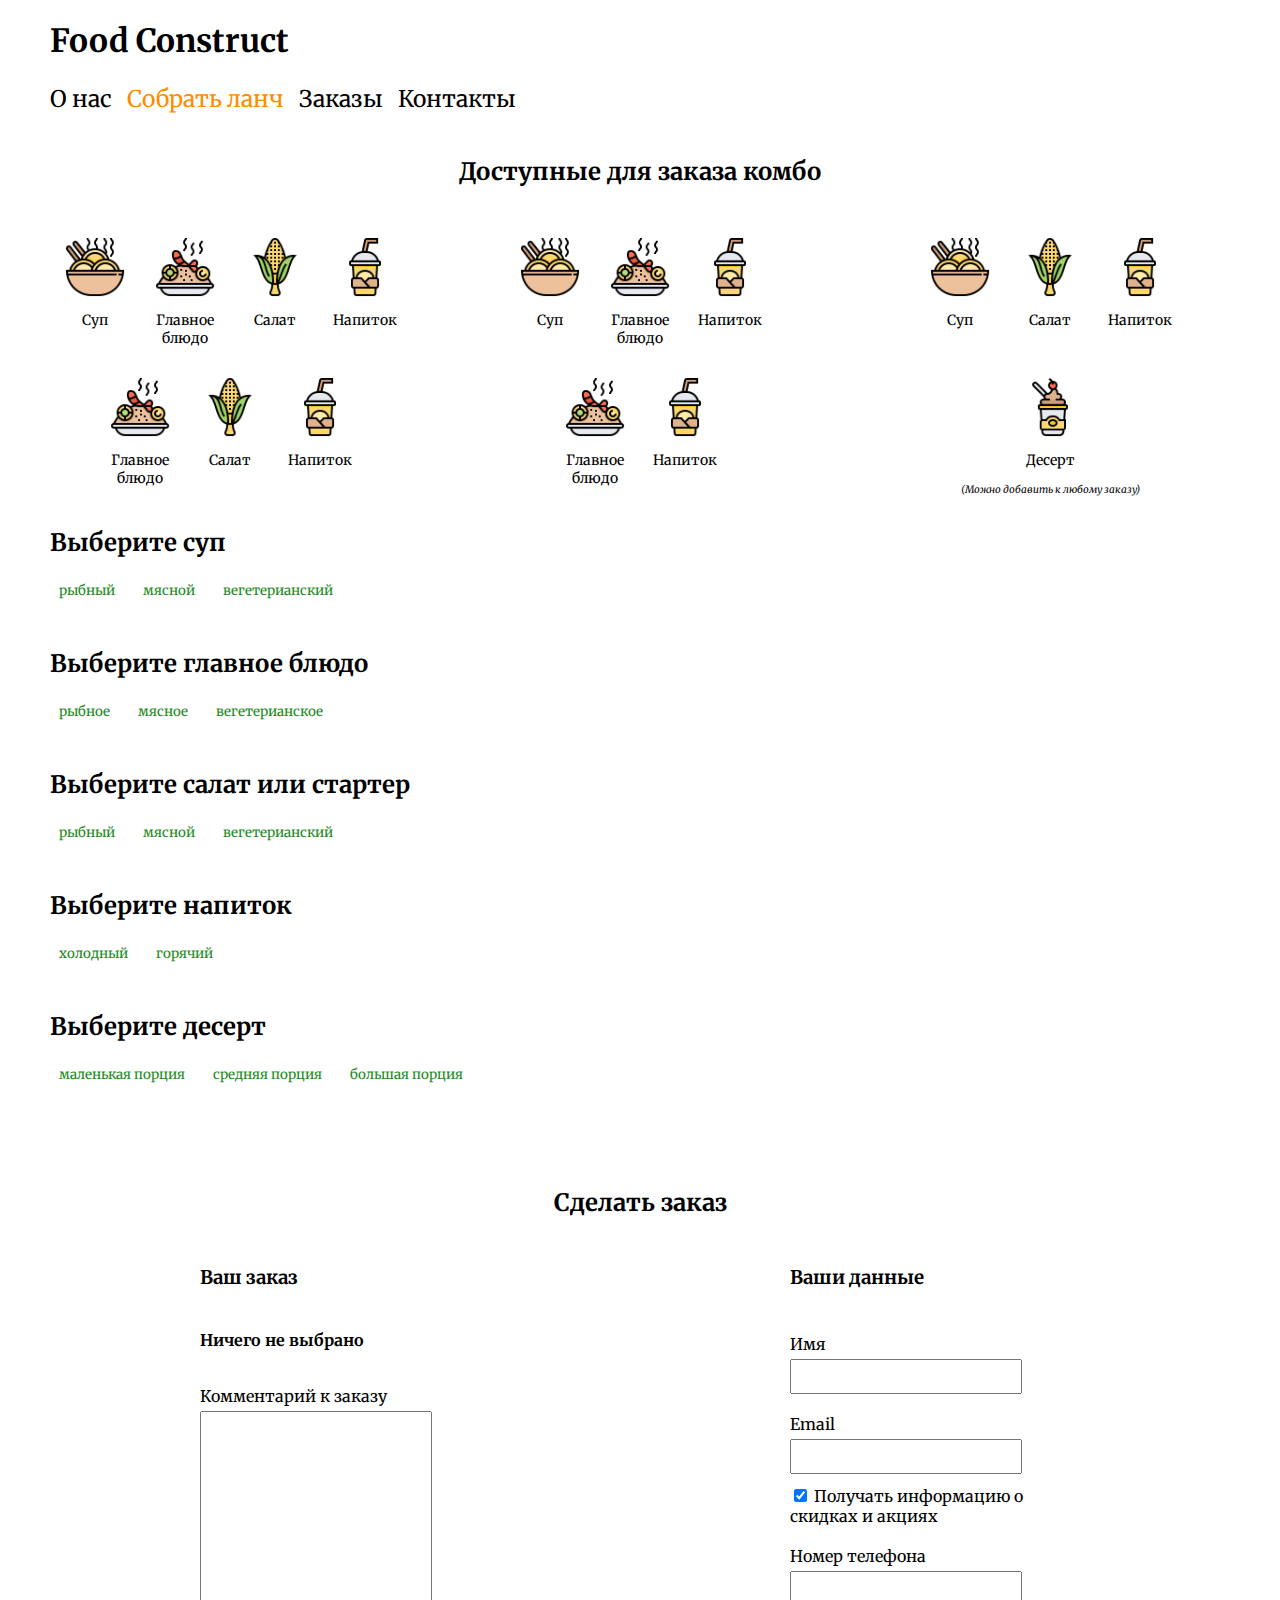
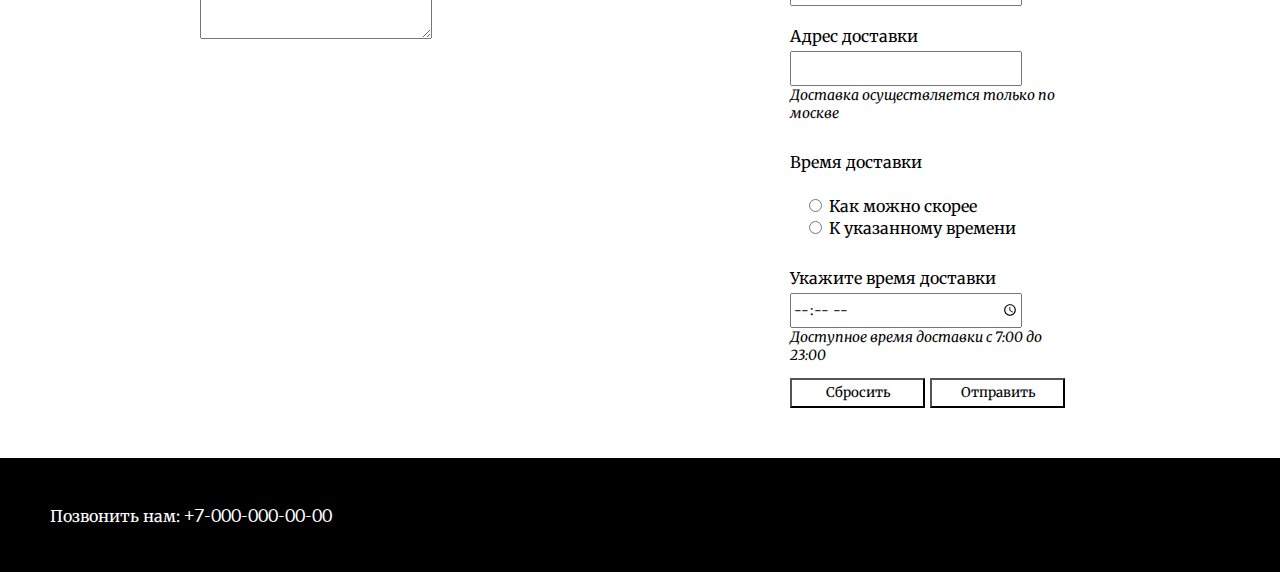
==== commit 8675fe7a: "Add files via upload" ====
--- a/getlunch.html
+++ b/getlunch.html
@@ -28,6 +28,89 @@
         </nav>
     </header>
     <main>
+        <section id="combos">
+            <h2>Доступные для заказа комбо</h2>
+            <div class="combos-container">
+                <div class="combos-variant">
+                    <div class="combos-dish">
+                        <img src="resources/icons/soup.png" alt="soup">
+                        <p>Суп</p>
+                    </div>
+                    <div class="combos-dish">
+                        <img src="resources/icons/main.png" alt="soup">
+                        <p>Главное блюдо</p>
+                    </div>
+                    <div class="combos-dish">
+                        <img src="resources/icons/salad.png" alt="soup">
+                        <p>Салат</p>
+                    </div>
+                    <div class="combos-dish">
+                        <img src="resources/icons/drink.png" alt="soup">
+                        <p>Напиток</p>
+                    </div>
+                </div>
+                <div class="combos-variant">
+                    <div class="combos-dish">
+                        <img src="resources/icons/soup.png" alt="soup">
+                        <p>Суп</p>
+                    </div>
+                    <div class="combos-dish">
+                        <img src="resources/icons/main.png" alt="soup">
+                        <p>Главное блюдо</p>
+                    </div>
+                    <div class="combos-dish">
+                        <img src="resources/icons/drink.png" alt="soup">
+                        <p>Напиток</p>
+                    </div>
+                </div>
+                <div class="combos-variant">
+                    <div class="combos-dish">
+                        <img src="resources/icons/soup.png" alt="soup">
+                        <p>Суп</p>
+                    </div>
+                    <div class="combos-dish">
+                        <img src="resources/icons/salad.png" alt="soup">
+                        <p>Салат</p>
+                    </div>
+                    <div class="combos-dish">
+                        <img src="resources/icons/drink.png" alt="soup">
+                        <p>Напиток</p>
+                    </div>
+                </div>
+                <div class="combos-variant">
+                    <div class="combos-dish">
+                        <img src="resources/icons/main.png" alt="soup">
+                        <p>Главное блюдо</p>
+                    </div>
+                    <div class="combos-dish">
+                        <img src="resources/icons/salad.png" alt="soup">
+                        <p>Салат</p>
+                    </div>
+                    <div class="combos-dish">
+                        <img src="resources/icons/drink.png" alt="soup">
+                        <p>Напиток</p>
+                    </div>
+                </div>
+                <div class="combos-variant">
+                    <div class="combos-dish">
+                        <img src="resources/icons/main.png" alt="soup">
+                        <p>Главное блюдо</p>
+                    </div>
+                    <div class="combos-dish">
+                        <img src="resources/icons/drink.png" alt="soup">
+                        <p>Напиток</p>
+                    </div>
+                </div>
+                <div class="combos-variant">
+                    <div class="combos-dish">
+                        <img src="resources/icons/desert.png" alt="soup">
+                        <p>Десерт</p>
+                        <p id="desert-combo-text">(Можно добавить к любому заказу)</p>
+                    </div>
+
+                </div>
+            </div>
+        </section>
         <section id="soup">
             <h2>Выберите суп</h2>
             <div class="filters">
@@ -86,16 +169,16 @@
                         <input type="text" id="soup-value" name="soup" value="" hidden>
 
                         <p><b>Главное блюдо</b></p>
-                        <p id="selected-main">Блюдо не выбрано</p>
-                        <input type="text" id="main-value" name="main-course" value="" hidden>
+                        <p id="selected-main-course">Блюдо не выбрано</p>
+                        <input type="text" id="main-course-value" name="main-course" value="" hidden>
 
                         <p><b>Салат или стартер</b></p>
-                        <p id="selected-salad_starter">Блюдо не выбрано</p>
-                        <input type="text" id="salad_starter-value" name="salad_starter" value="" hidden>
+                        <p id="selected-salad">Блюдо не выбрано</p>
+                        <input type="text" id="salad-value" name="salad_starter" value="" hidden>
 
                         <p><b>Напиток</b></p>
-                        <p id="selected-beverage">Блюдо не выбрано</p>
-                        <input type="text" id="beverage-value" name="beverage" value="" hidden>
+                        <p id="selected-drink">Блюдо не выбрано</p>
+                        <input type="text" id="drink-value" name="beverage" value="" hidden>
 
                         <p><b>Главное блюдо</b></p>
                         <p id="selected-dessert">Блюдо не выбрано</p>
--- a/getlunch.css
+++ b/getlunch.css
@@ -16,6 +16,55 @@
 
 main {
     margin-bottom: 40px;
+}
+
+#combos {
+    text-align: center;
+    margin-bottom: 80px;    
+}
+
+.combos-container {
+    display: grid;
+    grid-template-columns: repeat(3, 1fr);
+    margin-top: 50px;
+    gap: 50px;
+    text-align: center;
+    row-gap: 70px;
+}
+
+.combos-variant {
+    display: flex;
+    gap: 30px;
+    justify-content: center;
+
+}
+
+.combos-dish {
+    display: flex;
+    flex-direction: column;
+    height: 70px;
+    width: 60px;
+    align-items: center;
+}
+
+.combos-dish img {
+    width: 100%;  
+}
+
+.combos-dish img:hover {
+    transform: scale(1.3) translateY(-10px) !important;
+}
+
+.combos-dish p {
+    font-size: 14px;
+}
+
+#desert-combo-text {
+    font-size: 10px;
+    width: 400%;
+    text-align: center;
+    margin: 0;
+    font-style: italic;
 }
 
 .nav_line {
@@ -204,6 +253,29 @@
     background-color: white;  
 }
 
+.notification {
+    position: fixed;
+    top: 50%;
+    left: 50%;
+    transform: translate(-50%, -50%);
+    border: black 2px solid;
+    background-color: white;
+    padding: 50px 200px;
+    text-align: center; 
+}
+.notification button {
+    width: 125px;
+    border: black 2px solid;
+    border-radius: 12px;
+    padding: 10px 30px;
+    margin-top: 20px;
+    cursor: pointer;
+}
+.notification button:hover {
+    background-color: black;
+    color: white;
+}
+
 footer {
     background-color: black;
     color: white;
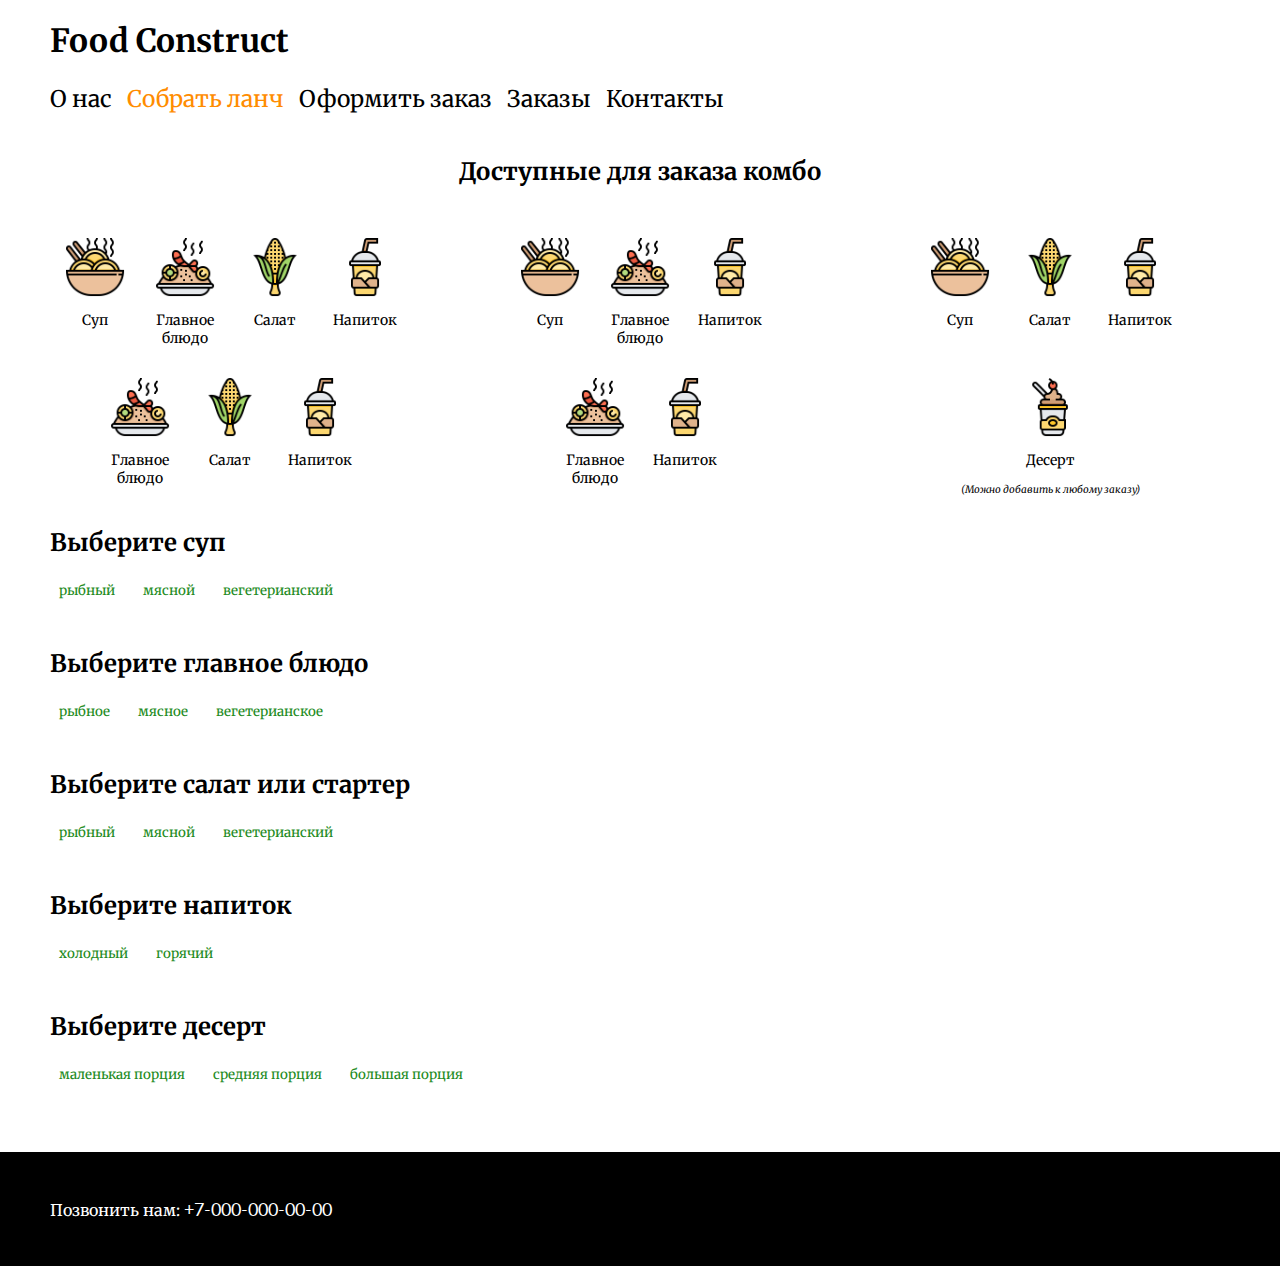
==== commit d6e8fe49: "Add files via upload" ====
--- a/getlunch.html
+++ b/getlunch.html
@@ -4,7 +4,7 @@
     <meta charset="UTF-8">
     <meta name="viewport" content="width=device-width, initial-scale=1">
 
-    <title>Задание 1</title>
+    <title>Собрать ланч</title>
     <link rel="stylesheet" href="getlunch.css">
 
     <link rel="preconnect" href="https://fonts.googleapis.com">
@@ -22,6 +22,7 @@
             <ul class="nav_line">
                 <li><a href="index.html">О нас</a></li>
                 <li><a href="" class="active-link">Собрать ланч</a></li>
+                <li><a href="getorder.html">Оформить заказ</a></li>
                 <li><a href="">Заказы</a></li>
                 <li><a href="#contacts">Контакты</a></li>
             </ul>
@@ -155,87 +156,6 @@
             </div>
             <div class="dishes"></div>
         </section>
-        <form action="https://httpbin.org/post" method="post">
-            <h2>Сделать заказ</h2>
-            <div class="form-container">
-                <section class="form-section">
-                    <h3>Ваш заказ</h3>
-
-                    <p id="selected-nothing"><b>Ничего не выбрано</b></p>
-
-                    <div class="order" hidden>
-                        <p><b>Суп</b></p>
-                        <p id="selected-soup">Блюдо не выбрано</p>
-                        <input type="text" id="soup-value" name="soup" value="" hidden>
-
-                        <p><b>Главное блюдо</b></p>
-                        <p id="selected-main-course">Блюдо не выбрано</p>
-                        <input type="text" id="main-course-value" name="main-course" value="" hidden>
-
-                        <p><b>Салат или стартер</b></p>
-                        <p id="selected-salad">Блюдо не выбрано</p>
-                        <input type="text" id="salad-value" name="salad_starter" value="" hidden>
-
-                        <p><b>Напиток</b></p>
-                        <p id="selected-drink">Блюдо не выбрано</p>
-                        <input type="text" id="drink-value" name="beverage" value="" hidden>
-
-                        <p><b>Главное блюдо</b></p>
-                        <p id="selected-dessert">Блюдо не выбрано</p>
-                        <input type="text" id="dessert-value" name="dessert" value="" hidden>
-
-                        <p><b>Стоимость заказа</b></p>
-                        <p id="order-price"><b>0&#8381;</b></p>
-                    </div>
-
-                    <label for="comment">Комментарий к заказу</label>
-                    <textarea id="comment" name="comment"></textarea>  
-                </section>
-                <section class="form-section">
-                    <h3>Ваши данные</h3>
-                    
-                    <label for="name-input">Имя</label>
-                    <input type="text" id="name-input" name="client-name" required>
-
-                    <label for="email-input">Email</label>
-                    <input type="email" id="email-input" name="email" required>
-
-                    <div>
-                        <input type="checkbox" id="news-checkbox" name="get-news" checked>
-                        <label for="news-checkbox">Получать информацию о скидках и акциях</label>
-                    </div>
-
-                    <label for="phone-input">Номер телефона</label>
-                    <input type="text" id="phone-input" name="phone" required>
-
-                    <label for="address-input">Адрес доставки</label>
-                    <input type="text" id="address-input" name="address" required>
-                    <p class="details">Доставка осуществляется только по москве</p>
-
-                    <p>Время доставки</p>
-
-                    <fieldset>
-                        <div>
-                            <input type="radio" name="delivery" id="delivery-fast" value="fast" required>
-                            <label for="delivery-fast">Как можно скорее</label>
-                        </div>
-    
-                        <div>
-                            <input type="radio" name="delivery" id="delivery-time" value="time">
-                            <label for="delivery-time">К указанному времени</label>
-                        </div>
-                    </fieldset>
-                    
-                    <label for="time">Укажите время доставки</label>
-                    <input type="time" name="time" id="time" min="07:00" max="23:00" step="300">
-                    <p class="details">Доступное время доставки с 7:00 до 23:00</p>
-                    <div class="form-buttons">
-                        <button type="reset" id="reset">Сбросить</button>
-                        <button type="submit" id="submit">Отправить</button>
-                    </div> 
-                </section>
-            </div>
-        </form>
     </main>
     <footer id="contacts">
             <p>Позвонить нам: <a href="https://www.youtube.com/watch?v=dQw4w9WgXcQ" id="phone">+7-000-000-00-00</a></p>
--- a/getlunch.css
+++ b/getlunch.css
@@ -108,7 +108,7 @@
     background-color: lightgreen !important;
 }
 
-.dishes {
+.dishes, .order-dishes{
     display: grid;
     grid-template-columns: repeat(3, 1fr);
     gap: 10px;
@@ -132,7 +132,7 @@
     transition: 0.2s;
 }
 
-.dish-card:hover button {
+.dish-card:hover button, .combo-link button:hover {
     background-color: lightgray;
 }
 
@@ -145,7 +145,7 @@
     margin: 5px 0;
 }
 
-.dish-card button {
+.dish-card button, .combo-link button {
     margin-top: 15px;
     background-color: #f1eee9;
     padding: 10px 30px;
@@ -318,3 +318,24 @@
         grid-template-columns: 1fr;
     }
 }
+
+.selected-dish {
+    border: 2px, solid, darkorange;
+    box-sizing: content-box;
+}
+
+#components-nothing {
+    text-align: center;
+}
+
+.combo-panel {
+    display: flex;
+    justify-content: space-between;
+    align-items: center;
+    position: fixed;
+    height: 80px;
+    width: 100%;
+    background-color: rgba(255,255,255,0.9);
+    padding: 0 20px;
+    bottom: 0;
+}
